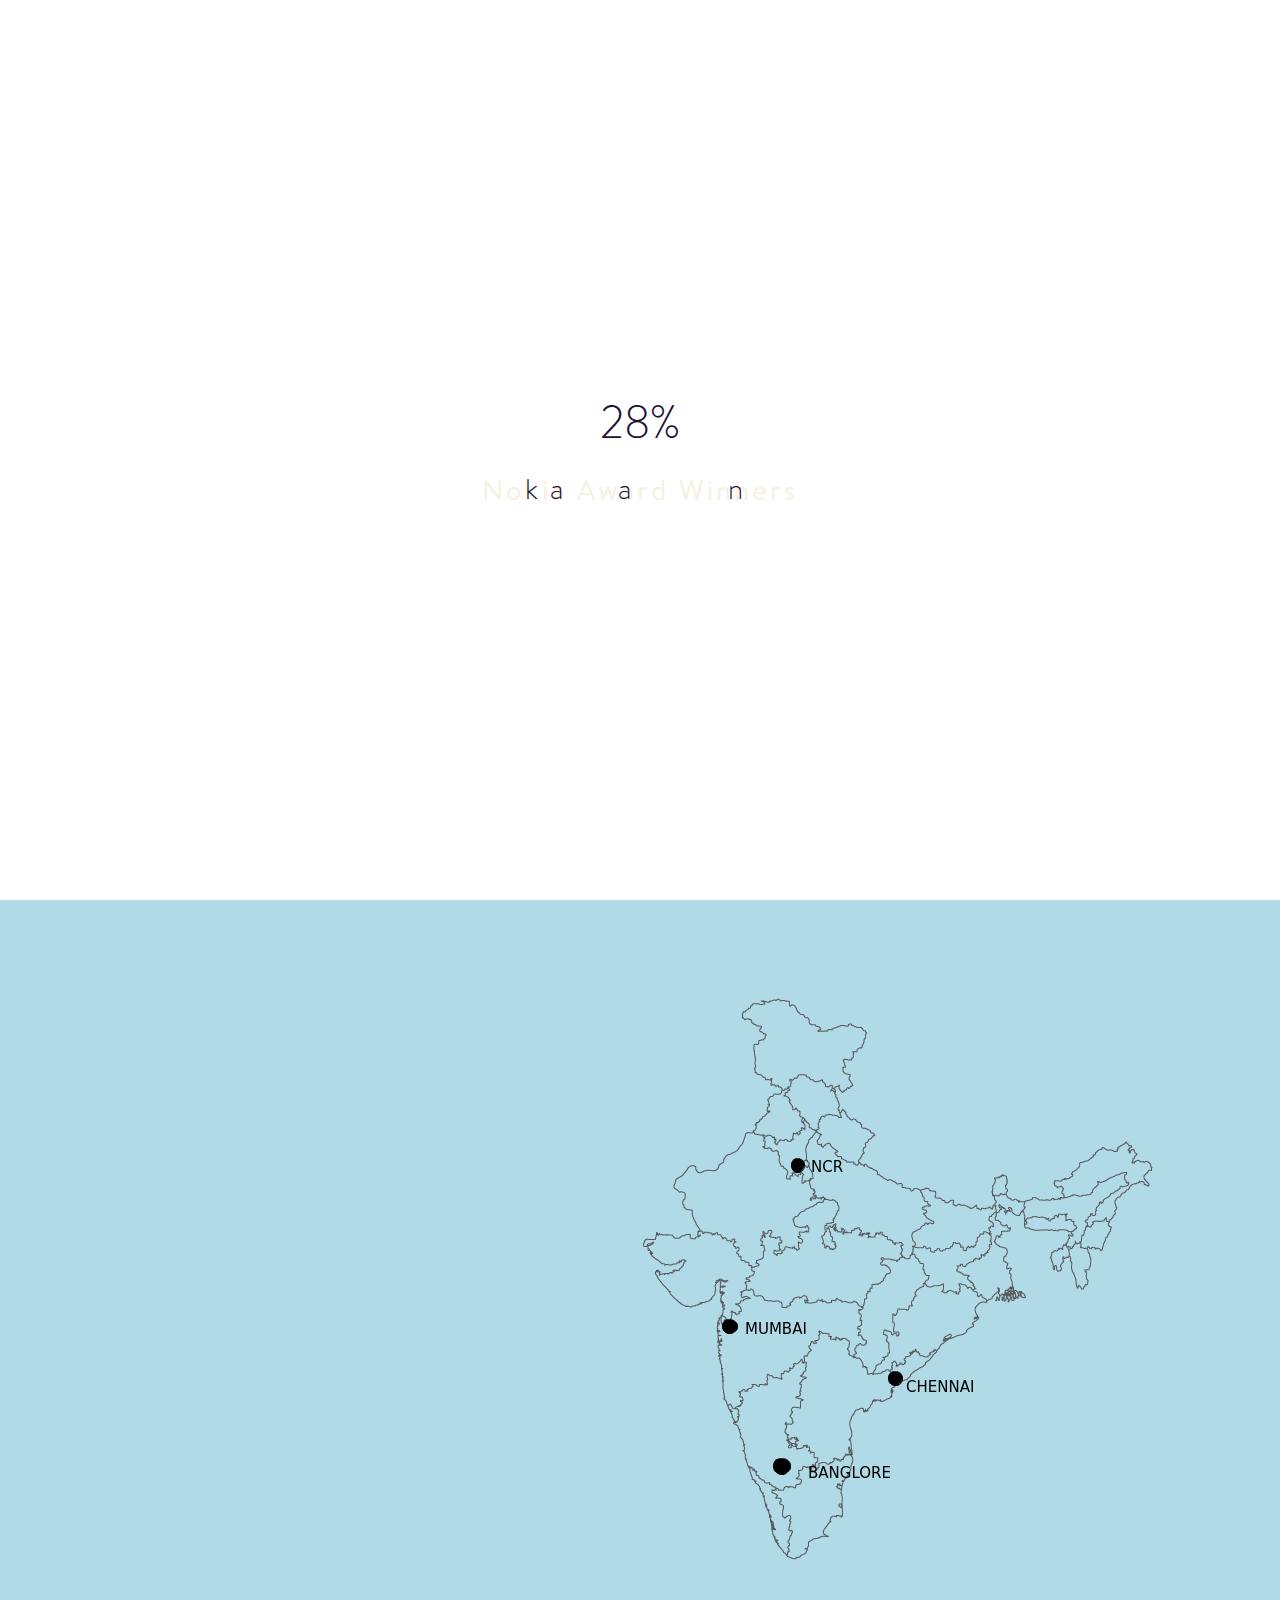
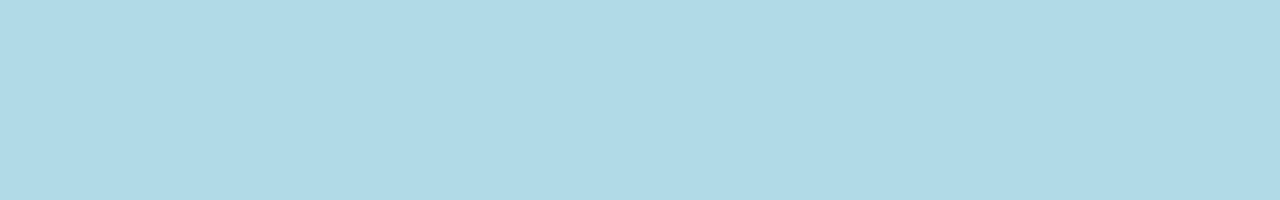
==== index.html @ 1376809d "add all" ====
<!DOCTYPE html>
<html lang="en-US">
<head>
    <meta charset="UTF-8" />
    <title>Award Winners</title>
    <meta http-equiv="X-UA-Compatible" content="IE=edge,chrome=1">
    <meta name="viewport" content="user-scalable=0, initial-scale=1.0, minimum-scale=1.0, maximum-scale=1.0, width=device-width">
    <meta http-equiv="content-type" content="text/html; charset=UTF-8" />
    <link href="favicon7b30.ico?v=4" rel="shortcut icon" type="image/x-icon" />
<meta name="keywords" content="...">
<link href="assets/3496c653/css/main.min873c.css?v=1509116407" rel="stylesheet">
<link href="assets/3496c653/css/contentarea.html" rel="stylesheet">
<link href="assets/3496c653/css/style.html" rel="stylesheet">
<link href="uploads/custom-style.css" rel="stylesheet">
<style>
.has-error input, .has-error textarea {
   border: 1px solid red !important;
}
textarea {
    resize : none
}
#newsletterrequest-email {
    height: 33px;
}
.section_2 img {
   position: sticky; 
    left: 50%;
    bottom: 0;
}
.section_2:before {
    background: lightblue;
  }  
  .fog-container canvas {
    background-color: aliceblue;
    opacity: 0.5;
}
.section_2 img {
   
    left: 50%;
    margin-top: -397px;

    bottom: 0;
}
    </style>    
</head>
<div class="preloader">
    <div class="preloader_inner">
        <div id="myBar" style="color: #213;">0&nbsp;</div>
        <div class="start_text" id="b-test" style="color: #213">Nokia Award Winners</div>
        <div class="random-fading" id="b-test">Nokia Award Winners</div>
    </div>
</div>
<body>

<div id="fullpage" style="opacity: 20">
   
    <div class="section section_1" >
        <div class="fog-container">
            <canvas id="fog"></canvas>
        </div>
        <div class="top_controls">
            <div class="logo">
              <img src="NOKIA.png" width="200px;" height="50px;">
            </div>
           
</ul>

        </div>
        
 <div class="wrap_h1" style="color:#213;">
            <h1 style="color: black; font-family: sans-serif;">Winners Of the Quarter<span style="color: black;"><b>Scroll down to see Winners</b></span>
            </h1>
        </div>        <li class="scroll_down" data-menuanchor="secondPage">
            <a href="#secondPage">Scroll down<span id="scroll_down_line"></span></a>
        </li>
    </div>

    <div id="section_2" class="section section_2">
       
           <div style="padding: 5px; margin: 5px;">
           <h1 style="margin-left: 5px; font-size: 60px;"><a href="respect.html">Respect</a></h1>
           <h1 style="margin-left: 5px; font-size: 60px;"><a href="achievement.html">Renew</h1>
           <h1 style="margin-left: 5px; font-size: 60px;"><a href="renewal.html">Achievement</h1>
           <h1 style="margin-left: 5px; font-size: 60px;"><a href="challenge.html">Challenge</h1>
            </div>
           <span><a href="index.html"><img src="india.png" ></a></span> 
</div>

</div>





<script src="assets/95cc6781/js/yii/jquery.min873c.js?v=1509116407"></script>
<script src="assets/95cc6781/js/yii/yii.min873c.js?v=1509116407"></script>
<script src="assets/3496c653/js/scripts.min873c.js?v=1509116407"></script>
<script src="js/form-submit.js"></script>
<script src="assets/95cc6781/js/yii/yii.validation.min873c.js?v=1509116407"></script>
<script src="assets/95cc6781/js/yii/yii.activeForm.min873c.js?v=1509116407"></script>
<script type="text/javascript">if(typeof JSI18N==='undefined')JSI18N={};JSI18N.activeLanguage={"id":1,"title":"English","locale":"en-US","code":"en"};JSI18N.languageList=[{"id":1,"title":"English","locale":"en-US","code":"en"}];</script>

</body>

</html>
---- assets/3496c653/css/main.min873c.css ----
@charset "UTF-8";a,abbr,acronym,address,applet,article,aside,audio,b,big,blockquote,body,canvas,caption,center,cite,code,dd,del,details,dfn,div,dl,dt,em,embed,fieldset,figcaption,figure,footer,form,h1,h2,h3,h4,h5,h6,header,hgroup,html,i,iframe,img,ins,kbd,label,legend,li,mark,menu,nav,object,ol,output,p,pre,q,ruby,s,samp,section,small,span,strike,strong,sub,summary,sup,table,tbody,td,tfoot,th,thead,time,tr,tt,u,ul,var,video{margin:0;padding:0;border:0;font:inherit;vertical-align:baseline}article,aside,details,figcaption,figure,footer,header,hgroup,menu,nav,section{display:block}body{line-height:1}ol,ul{list-style:none}blockquote,q{quotes:none}blockquote:after,blockquote:before{content:'';content:none}q:after,q:before{content:'';content:none}table{border-collapse:collapse;border-spacing:0}a{text-decoration:none;outline:0;color:#000}a:active,a:focus{outline:0;border:0}@font-face{font-family:FontAwesome;font-weight:400;font-style:normal;src:url(../fonts/FontAwesome/FontAwesome.eot);src:url(../fonts/FontAwesome/FontAwesomed41d.eot?#iefix) format("embedded-opentype"),url(../fonts/FontAwesome/FontAwesome.woff) format("woff"),url(../fonts/FontAwesome/FontAwesome.html) format("truetype")}@font-face{font-family:BrandonTextBold;font-weight:400;font-style:normal;src:url(../fonts/BrandonText/BrandonTextBold.eot);src:url(../fonts/BrandonText/BrandonTextBoldd41d.eot?#iefix) format("embedded-opentype"),url(../fonts/BrandonText/BrandonTextBold.woff) format("woff"),url(../fonts/BrandonText/BrandonTextBold.html) format("truetype")}@font-face{font-family:BrandonTextRegular;font-weight:400;font-style:normal;src:url(../fonts/BrandonText/BrandonTextRegular.eot);src:url(../fonts/BrandonText/BrandonTextRegulard41d.eot?#iefix) format("embedded-opentype"),url(../fonts/BrandonText/BrandonTextRegular.woff) format("woff"),url(../fonts/BrandonText/BrandonTextRegular.html) format("truetype")}@font-face{font-family:BrandonTextLight;font-weight:400;font-style:normal;src:url(../fonts/BrandonText/BrandonTextLight.eot);src:url(../fonts/BrandonText/BrandonTextLightd41d.eot?#iefix) format("embedded-opentype"),url(../fonts/BrandonText/BrandonTextLight.woff) format("woff"),url(../fonts/BrandonText/BrandonTextLight.html) format("truetype")}@font-face{font-family:BrandonTextThin;font-weight:400;font-style:normal;src:url(../fonts/BrandonText/BrandonTextThin.eot);src:url(../fonts/BrandonText/BrandonTextThind41d.eot?#iefix) format("embedded-opentype"),url(../fonts/BrandonText/BrandonTextThin.woff) format("woff"),url(../fonts/BrandonText/BrandonTextThin.html) format("truetype")}/*!
 * fullPage 2.9.4
 * https://github.com/alvarotrigo/fullPage.js
 * MIT licensed
 *
 * Copyright (C) 2013 alvarotrigo.com - A project by Alvaro Trigo
 */.fp-enabled body,html.fp-enabled{margin:0;padding:0;overflow:hidden;-webkit-tap-highlight-color:transparent}#superContainer{height:100%;position:relative;-ms-touch-action:none;touch-action:none}.fp-section{position:relative;-webkit-box-sizing:border-box;box-sizing:border-box}.fp-slide{float:left}.fp-slide,.fp-slidesContainer{height:100%;display:block}.fp-slides{z-index:1;height:100%;overflow:hidden;position:relative;-webkit-transition:all .3s ease-out;-o-transition:all .3s ease-out;transition:all .3s ease-out}.fp-section.fp-table,.fp-slide.fp-table{display:table;table-layout:fixed;width:100%}.fp-tableCell{display:table-cell;vertical-align:middle;width:100%;height:100%}.fp-slidesContainer{float:left;position:relative}.fp-controlArrow{-webkit-user-select:none;-moz-user-select:none;-khtml-user-select:none;-ms-user-select:none;position:absolute;z-index:4;top:50%;cursor:pointer;width:0;height:0;border-style:solid;margin-top:-38px;-webkit-transform:translate3d(0,0,0);-ms-transform:translate3d(0,0,0);transform:translate3d(0,0,0)}.fp-controlArrow.fp-prev{left:15px;width:0;border-width:38.5px 34px 38.5px 0;border-color:transparent #fff transparent transparent}.fp-controlArrow.fp-next{right:15px;border-width:38.5px 0 38.5px 34px;border-color:transparent transparent transparent #fff}.fp-scrollable{overflow:hidden;position:relative}.fp-scroller{overflow:hidden}.iScrollIndicator{border:0!important}.fp-notransition{-webkit-transition:none!important;-o-transition:none!important;transition:none!important}#fp-nav{position:fixed;z-index:100;margin-top:-32px;top:50%;opacity:1;-webkit-transform:translate3d(0,0,0)}#fp-nav.right{right:17px}#fp-nav.left{left:17px}.fp-slidesNav{position:absolute;z-index:4;left:50%;opacity:1;-webkit-transform:translate3d(0,0,0);-ms-transform:translate3d(0,0,0);transform:translate3d(0,0,0)}.fp-slidesNav.bottom{bottom:17px}.fp-slidesNav.top{top:17px}#fp-nav ul,.fp-slidesNav ul{margin:0;padding:0}#fp-nav ul li,.fp-slidesNav ul li{display:block;width:14px;height:13px;margin:7px;position:relative}.fp-slidesNav ul li{display:inline-block}#fp-nav ul li a,.fp-slidesNav ul li a{display:block;position:relative;z-index:1;width:100%;height:100%;cursor:pointer;text-decoration:none}#fp-nav ul li a.active span,#fp-nav ul li:hover a.active span,.fp-slidesNav ul li a.active span,.fp-slidesNav ul li:hover a.active span{height:12px;width:12px;margin:-6px 0 0 -6px;-webkit-border-radius:100%;border-radius:100%}#fp-nav ul li a span,.fp-slidesNav ul li a span{-webkit-border-radius:50%;border-radius:50%;position:absolute;z-index:1;height:4px;width:4px;border:0;background:#333;left:50%;top:50%;margin:-2px 0 0 -2px;-webkit-transition:all .1s ease-in-out;-o-transition:all .1s ease-in-out;transition:all .1s ease-in-out}#fp-nav ul li:hover a span,.fp-slidesNav ul li:hover a span{width:10px;height:10px;margin:-5px 0 0 -5px}#fp-nav ul li .fp-tooltip{position:absolute;top:-2px;color:#fff;font-size:14px;font-family:arial,helvetica,sans-serif;white-space:nowrap;max-width:220px;overflow:hidden;display:block;opacity:0;width:0;cursor:pointer}#fp-nav ul li:hover .fp-tooltip,#fp-nav.fp-show-active a.active+.fp-tooltip{-webkit-transition:opacity .2s ease-in;-o-transition:opacity .2s ease-in;transition:opacity .2s ease-in;width:auto;opacity:1}#fp-nav ul li .fp-tooltip.right{right:20px}#fp-nav ul li .fp-tooltip.left{left:20px}.fp-auto-height .fp-slide,.fp-auto-height .fp-tableCell,.fp-auto-height.fp-section{height:auto!important}.fp-responsive .fp-auto-height-responsive .fp-slide,.fp-responsive .fp-auto-height-responsive .fp-tableCell,.fp-responsive .fp-auto-height-responsive.fp-section{height:auto!important}.slick-slider{position:relative;display:block;-webkit-box-sizing:border-box;box-sizing:border-box;-webkit-user-select:none;-moz-user-select:none;-ms-user-select:none;user-select:none;-webkit-touch-callout:none;-khtml-user-select:none;-ms-touch-action:pan-y;touch-action:pan-y;-webkit-tap-highlight-color:transparent}.slick-list{position:relative;display:block;overflow:hidden;margin:0;padding:0}.slick-list:focus{outline:0}.slick-list.dragging{cursor:pointer;cursor:hand}.slick-slider .slick-list,.slick-slider .slick-track{-webkit-transform:translate3d(0,0,0);-ms-transform:translate3d(0,0,0);transform:translate3d(0,0,0)}.slick-track{position:relative;top:0;left:0;display:block;margin-left:auto;margin-right:auto}.slick-track:after,.slick-track:before{display:table;content:''}.slick-track:after{clear:both}.slick-loading .slick-track{visibility:hidden}.slick-slide{display:none;float:left;height:100%;min-height:1px}[dir=rtl] .slick-slide{float:right}.slick-slide img{display:block}.slick-slide.slick-loading img{display:none}.slick-slide.dragging img{pointer-events:none}.slick-initialized .slick-slide{display:block}.slick-loading .slick-slide{visibility:hidden}.slick-vertical .slick-slide{display:block;height:auto;border:1px solid transparent}.slick-arrow.slick-hidden{display:none}.slick-loading .slick-list{background:#fff url(ajax-loader.gif) center center no-repeat}@font-face{font-family:slick;font-weight:400;font-style:normal;src:url(fonts/slick.eot);src:url(fonts/slickd41d.eot?#iefix) format("embedded-opentype"),url(fonts/slick.woff) format("woff"),url(fonts/slick.ttf) format("truetype"),url(fonts/slick.svg#slick) format("svg")}.slick-next,.slick-prev{font-size:0;line-height:0;position:absolute;top:50%;display:block;width:20px;height:20px;padding:0;-webkit-transform:translate(0,-50%);-ms-transform:translate(0,-50%);transform:translate(0,-50%);cursor:pointer;color:transparent;border:none;outline:0;background:0 0}.slick-next:focus,.slick-next:hover,.slick-prev:focus,.slick-prev:hover{color:transparent;outline:0;background:0 0}.slick-next:focus:before,.slick-next:hover:before,.slick-prev:focus:before,.slick-prev:hover:before{opacity:1}.slick-next.slick-disabled:before,.slick-prev.slick-disabled:before{opacity:.25}.slick-next:before,.slick-prev:before{font-family:slick;font-size:20px;line-height:1;opacity:.75;color:#fff;-webkit-font-smoothing:antialiased;-moz-osx-font-smoothing:grayscale}.slick-prev{left:-25px}[dir=rtl] .slick-prev{right:-25px;left:auto}.slick-prev:before{content:''}[dir=rtl] .slick-prev:before{content:''}.slick-next{right:-25px}[dir=rtl] .slick-next{right:auto;left:-25px}.slick-next:before{content:''}[dir=rtl] .slick-next:before{content:''}.slick-dotted.slick-slider{margin-bottom:30px}.slick-dots{position:absolute;bottom:-25px;display:block;width:100%;padding:0;margin:0;list-style:none;text-align:center}.slick-dots li{position:relative;display:inline-block;width:20px;height:20px;margin:0 5px;padding:0;cursor:pointer}.slick-dots li button{font-size:0;line-height:0;display:block;width:20px;height:20px;padding:5px;cursor:pointer;color:transparent;border:0;outline:0;background:0 0}.slick-dots li button:focus,.slick-dots li button:hover{outline:0}.slick-dots li button:focus:before,.slick-dots li button:hover:before{opacity:1}.slick-dots li button:before{font-family:slick;font-size:6px;line-height:20px;position:absolute;top:0;left:0;width:20px;height:20px;content:'•';text-align:center;opacity:.25;color:#000;-webkit-font-smoothing:antialiased;-moz-osx-font-smoothing:grayscale}.slick-dots li.slick-active button:before{opacity:.75;color:#000}/*!
 * animate.css -http://daneden.me/animate
 * Version - 3.5.2
 * Licensed under the MIT license - http://opensource.org/licenses/MIT
 *
 * Copyright (c) 2017 Daniel Eden
 */.animated{-webkit-animation-duration:1s;animation-duration:1s;-webkit-animation-fill-mode:both;animation-fill-mode:both}.animated.infinite{-webkit-animation-iteration-count:infinite;animation-iteration-count:infinite}.animated.hinge{-webkit-animation-duration:2s;animation-duration:2s}.animated.bounceIn,.animated.bounceOut,.animated.flipOutX,.animated.flipOutY{-webkit-animation-duration:.75s;animation-duration:.75s}@-webkit-keyframes bounce{20%,53%,80%,from,to{-webkit-animation-timing-function:cubic-bezier(.215,.61,.355,1);animation-timing-function:cubic-bezier(.215,.61,.355,1);-webkit-transform:translate3d(0,0,0);transform:translate3d(0,0,0)}40%,43%{-webkit-animation-timing-function:cubic-bezier(.755,.05,.855,.06);animation-timing-function:cubic-bezier(.755,.05,.855,.06);-webkit-transform:translate3d(0,-30px,0);transform:translate3d(0,-30px,0)}70%{-webkit-animation-timing-function:cubic-bezier(.755,.05,.855,.06);animation-timing-function:cubic-bezier(.755,.05,.855,.06);-webkit-transform:translate3d(0,-15px,0);transform:translate3d(0,-15px,0)}90%{-webkit-transform:translate3d(0,-4px,0);transform:translate3d(0,-4px,0)}}@keyframes bounce{20%,53%,80%,from,to{-webkit-animation-timing-function:cubic-bezier(.215,.61,.355,1);animation-timing-function:cubic-bezier(.215,.61,.355,1);-webkit-transform:translate3d(0,0,0);transform:translate3d(0,0,0)}40%,43%{-webkit-animation-timing-function:cubic-bezier(.755,.05,.855,.06);animation-timing-function:cubic-bezier(.755,.05,.855,.06);-webkit-transform:translate3d(0,-30px,0);transform:translate3d(0,-30px,0)}70%{-webkit-animation-timing-function:cubic-bezier(.755,.05,.855,.06);animation-timing-function:cubic-bezier(.755,.05,.855,.06);-webkit-transform:translate3d(0,-15px,0);transform:translate3d(0,-15px,0)}90%{-webkit-transform:translate3d(0,-4px,0);transform:translate3d(0,-4px,0)}}.bounce{-webkit-animation-name:bounce;animation-name:bounce;-webkit-transform-origin:center bottom;-ms-transform-origin:center bottom;transform-origin:center bottom}@-webkit-keyframes flash{50%,from,to{opacity:1}25%,75%{opacity:0}}@keyframes flash{50%,from,to{opacity:1}25%,75%{opacity:0}}.flash{-webkit-animation-name:flash;animation-name:flash}@-webkit-keyframes pulse{from{-webkit-transform:scale3d(1,1,1);transform:scale3d(1,1,1)}50%{-webkit-transform:scale3d(1.05,1.05,1.05);transform:scale3d(1.05,1.05,1.05)}to{-webkit-transform:scale3d(1,1,1);transform:scale3d(1,1,1)}}@keyframes pulse{from{-webkit-transform:scale3d(1,1,1);transform:scale3d(1,1,1)}50%{-webkit-transform:scale3d(1.05,1.05,1.05);transform:scale3d(1.05,1.05,1.05)}to{-webkit-transform:scale3d(1,1,1);transform:scale3d(1,1,1)}}.pulse{-webkit-animation-name:pulse;animation-name:pulse}@-webkit-keyframes rubberBand{from{-webkit-transform:scale3d(1,1,1);transform:scale3d(1,1,1)}30%{-webkit-transform:scale3d(1.25,.75,1);transform:scale3d(1.25,.75,1)}40%{-webkit-transform:scale3d(.75,1.25,1);transform:scale3d(.75,1.25,1)}50%{-webkit-transform:scale3d(1.15,.85,1);transform:scale3d(1.15,.85,1)}65%{-webkit-transform:scale3d(.95,1.05,1);transform:scale3d(.95,1.05,1)}75%{-webkit-transform:scale3d(1.05,.95,1);transform:scale3d(1.05,.95,1)}to{-webkit-transform:scale3d(1,1,1);transform:scale3d(1,1,1)}}@keyframes rubberBand{from{-webkit-transform:scale3d(1,1,1);transform:scale3d(1,1,1)}30%{-webkit-transform:scale3d(1.25,.75,1);transform:scale3d(1.25,.75,1)}40%{-webkit-transform:scale3d(.75,1.25,1);transform:scale3d(.75,1.25,1)}50%{-webkit-transform:scale3d(1.15,.85,1);transform:scale3d(1.15,.85,1)}65%{-webkit-transform:scale3d(.95,1.05,1);transform:scale3d(.95,1.05,1)}75%{-webkit-transform:scale3d(1.05,.95,1);transform:scale3d(1.05,.95,1)}to{-webkit-transform:scale3d(1,1,1);transform:scale3d(1,1,1)}}.rubberBand{-webkit-animation-name:rubberBand;animation-name:rubberBand}@-webkit-keyframes shake{from,to{-webkit-transform:translate3d(0,0,0);transform:translate3d(0,0,0)}10%,30%,50%,70%,90%{-webkit-transform:translate3d(-10px,0,0);transform:translate3d(-10px,0,0)}20%,40%,60%,80%{-webkit-transform:translate3d(10px,0,0);transform:translate3d(10px,0,0)}}@keyframes shake{from,to{-webkit-transform:translate3d(0,0,0);transform:translate3d(0,0,0)}10%,30%,50%,70%,90%{-webkit-transform:translate3d(-10px,0,0);transform:translate3d(-10px,0,0)}20%,40%,60%,80%{-webkit-transform:translate3d(10px,0,0);transform:translate3d(10px,0,0)}}.shake{-webkit-animation-name:shake;animation-name:shake}@-webkit-keyframes headShake{0%{-webkit-transform:translateX(0);transform:translateX(0)}6.5%{-webkit-transform:translateX(-6px) rotateY(-9deg);transform:translateX(-6px) rotateY(-9deg)}18.5%{-webkit-transform:translateX(5px) rotateY(7deg);transform:translateX(5px) rotateY(7deg)}31.5%{-webkit-transform:translateX(-3px) rotateY(-5deg);transform:translateX(-3px) rotateY(-5deg)}43.5%{-webkit-transform:translateX(2px) rotateY(3deg);transform:translateX(2px) rotateY(3deg)}50%{-webkit-transform:translateX(0);transform:translateX(0)}}@keyframes headShake{0%{-webkit-transform:translateX(0);transform:translateX(0)}6.5%{-webkit-transform:translateX(-6px) rotateY(-9deg);transform:translateX(-6px) rotateY(-9deg)}18.5%{-webkit-transform:translateX(5px) rotateY(7deg);transform:translateX(5px) rotateY(7deg)}31.5%{-webkit-transform:translateX(-3px) rotateY(-5deg);transform:translateX(-3px) rotateY(-5deg)}43.5%{-webkit-transform:translateX(2px) rotateY(3deg);transform:translateX(2px) rotateY(3deg)}50%{-webkit-transform:translateX(0);transform:translateX(0)}}.headShake{-webkit-animation-timing-function:ease-in-out;animation-timing-function:ease-in-out;-webkit-animation-name:headShake;animation-name:headShake}@-webkit-keyframes swing{20%{-webkit-transform:rotate3d(0,0,1,15deg);transform:rotate3d(0,0,1,15deg)}40%{-webkit-transform:rotate3d(0,0,1,-10deg);transform:rotate3d(0,0,1,-10deg)}60%{-webkit-transform:rotate3d(0,0,1,5deg);transform:rotate3d(0,0,1,5deg)}80%{-webkit-transform:rotate3d(0,0,1,-5deg);transform:rotate3d(0,0,1,-5deg)}to{-webkit-transform:rotate3d(0,0,1,0deg);transform:rotate3d(0,0,1,0deg)}}@keyframes swing{20%{-webkit-transform:rotate3d(0,0,1,15deg);transform:rotate3d(0,0,1,15deg)}40%{-webkit-transform:rotate3d(0,0,1,-10deg);transform:rotate3d(0,0,1,-10deg)}60%{-webkit-transform:rotate3d(0,0,1,5deg);transform:rotate3d(0,0,1,5deg)}80%{-webkit-transform:rotate3d(0,0,1,-5deg);transform:rotate3d(0,0,1,-5deg)}to{-webkit-transform:rotate3d(0,0,1,0deg);transform:rotate3d(0,0,1,0deg)}}.swing{-webkit-transform-origin:top center;-ms-transform-origin:top center;transform-origin:top center;-webkit-animation-name:swing;animation-name:swing}@-webkit-keyframes tada{from{-webkit-transform:scale3d(1,1,1);transform:scale3d(1,1,1)}10%,20%{-webkit-transform:scale3d(.9,.9,.9) rotate3d(0,0,1,-3deg);transform:scale3d(.9,.9,.9) rotate3d(0,0,1,-3deg)}30%,50%,70%,90%{-webkit-transform:scale3d(1.1,1.1,1.1) rotate3d(0,0,1,3deg);transform:scale3d(1.1,1.1,1.1) rotate3d(0,0,1,3deg)}40%,60%,80%{-webkit-transform:scale3d(1.1,1.1,1.1) rotate3d(0,0,1,-3deg);transform:scale3d(1.1,1.1,1.1) rotate3d(0,0,1,-3deg)}to{-webkit-transform:scale3d(1,1,1);transform:scale3d(1,1,1)}}@keyframes tada{from{-webkit-transform:scale3d(1,1,1);transform:scale3d(1,1,1)}10%,20%{-webkit-transform:scale3d(.9,.9,.9) rotate3d(0,0,1,-3deg);transform:scale3d(.9,.9,.9) rotate3d(0,0,1,-3deg)}30%,50%,70%,90%{-webkit-transform:scale3d(1.1,1.1,1.1) rotate3d(0,0,1,3deg);transform:scale3d(1.1,1.1,1.1) rotate3d(0,0,1,3deg)}40%,60%,80%{-webkit-transform:scale3d(1.1,1.1,1.1) rotate3d(0,0,1,-3deg);transform:scale3d(1.1,1.1,1.1) rotate3d(0,0,1,-3deg)}to{-webkit-transform:scale3d(1,1,1);transform:scale3d(1,1,1)}}.tada{-webkit-animation-name:tada;animation-name:tada}@-webkit-keyframes wobble{from{-webkit-transform:none;transform:none}15%{-webkit-transform:translate3d(-25%,0,0) rotate3d(0,0,1,-5deg);transform:translate3d(-25%,0,0) rotate3d(0,0,1,-5deg)}30%{-webkit-transform:translate3d(20%,0,0) rotate3d(0,0,1,3deg);transform:translate3d(20%,0,0) rotate3d(0,0,1,3deg)}45%{-webkit-transform:translate3d(-15%,0,0) rotate3d(0,0,1,-3deg);transform:translate3d(-15%,0,0) rotate3d(0,0,1,-3deg)}60%{-webkit-transform:translate3d(10%,0,0) rotate3d(0,0,1,2deg);transform:translate3d(10%,0,0) rotate3d(0,0,1,2deg)}75%{-webkit-transform:translate3d(-5%,0,0) rotate3d(0,0,1,-1deg);transform:translate3d(-5%,0,0) rotate3d(0,0,1,-1deg)}to{-webkit-transform:none;transform:none}}@keyframes wobble{from{-webkit-transform:none;transform:none}15%{-webkit-transform:translate3d(-25%,0,0) rotate3d(0,0,1,-5deg);transform:translate3d(-25%,0,0) rotate3d(0,0,1,-5deg)}30%{-webkit-transform:translate3d(20%,0,0) rotate3d(0,0,1,3deg);transform:translate3d(20%,0,0) rotate3d(0,0,1,3deg)}45%{-webkit-transform:translate3d(-15%,0,0) rotate3d(0,0,1,-3deg);transform:translate3d(-15%,0,0) rotate3d(0,0,1,-3deg)}60%{-webkit-transform:translate3d(10%,0,0) rotate3d(0,0,1,2deg);transform:translate3d(10%,0,0) rotate3d(0,0,1,2deg)}75%{-webkit-transform:translate3d(-5%,0,0) rotate3d(0,0,1,-1deg);transform:translate3d(-5%,0,0) rotate3d(0,0,1,-1deg)}to{-webkit-transform:none;transform:none}}.wobble{-webkit-animation-name:wobble;animation-name:wobble}@-webkit-keyframes jello{11.1%,from,to{-webkit-transform:none;transform:none}22.2%{-webkit-transform:skewX(-12.5deg) skewY(-12.5deg);transform:skewX(-12.5deg) skewY(-12.5deg)}33.3%{-webkit-transform:skewX(6.25deg) skewY(6.25deg);transform:skewX(6.25deg) skewY(6.25deg)}44.4%{-webkit-transform:skewX(-3.125deg) skewY(-3.125deg);transform:skewX(-3.125deg) skewY(-3.125deg)}55.5%{-webkit-transform:skewX(1.5625deg) skewY(1.5625deg);transform:skewX(1.5625deg) skewY(1.5625deg)}66.6%{-webkit-transform:skewX(-.78125deg) skewY(-.78125deg);transform:skewX(-.78125deg) skewY(-.78125deg)}77.7%{-webkit-transform:skewX(.39062deg) skewY(.39062deg);transform:skewX(.39062deg) skewY(.39062deg)}88.8%{-webkit-transform:skewX(-.19531deg) skewY(-.19531deg);transform:skewX(-.19531deg) skewY(-.19531deg)}}@keyframes jello{11.1%,from,to{-webkit-transform:none;transform:none}22.2%{-webkit-transform:skewX(-12.5deg) skewY(-12.5deg);transform:skewX(-12.5deg) skewY(-12.5deg)}33.3%{-webkit-transform:skewX(6.25deg) skewY(6.25deg);transform:skewX(6.25deg) skewY(6.25deg)}44.4%{-webkit-transform:skewX(-3.125deg) skewY(-3.125deg);transform:skewX(-3.125deg) skewY(-3.125deg)}55.5%{-webkit-transform:skewX(1.5625deg) skewY(1.5625deg);transform:skewX(1.5625deg) skewY(1.5625deg)}66.6%{-webkit-transform:skewX(-.78125deg) skewY(-.78125deg);transform:skewX(-.78125deg) skewY(-.78125deg)}77.7%{-webkit-transform:skewX(.39062deg) skewY(.39062deg);transform:skewX(.39062deg) skewY(.39062deg)}88.8%{-webkit-transform:skewX(-.19531deg) skewY(-.19531deg);transform:skewX(-.19531deg) skewY(-.19531deg)}}.jello{-webkit-animation-name:jello;animation-name:jello;-webkit-transform-origin:center;-ms-transform-origin:center;transform-origin:center}@-webkit-keyframes bounceIn{20%,40%,60%,80%,from,to{-webkit-animation-timing-function:cubic-bezier(.215,.61,.355,1);animation-timing-function:cubic-bezier(.215,.61,.355,1)}0%{opacity:0;-webkit-transform:scale3d(.3,.3,.3);transform:scale3d(.3,.3,.3)}20%{-webkit-transform:scale3d(1.1,1.1,1.1);transform:scale3d(1.1,1.1,1.1)}40%{-webkit-transform:scale3d(.9,.9,.9);transform:scale3d(.9,.9,.9)}60%{opacity:1;-webkit-transform:scale3d(1.03,1.03,1.03);transform:scale3d(1.03,1.03,1.03)}80%{-webkit-transform:scale3d(.97,.97,.97);transform:scale3d(.97,.97,.97)}to{opacity:1;-webkit-transform:scale3d(1,1,1);transform:scale3d(1,1,1)}}@keyframes bounceIn{20%,40%,60%,80%,from,to{-webkit-animation-timing-function:cubic-bezier(.215,.61,.355,1);animation-timing-function:cubic-bezier(.215,.61,.355,1)}0%{opacity:0;-webkit-transform:scale3d(.3,.3,.3);transform:scale3d(.3,.3,.3)}20%{-webkit-transform:scale3d(1.1,1.1,1.1);transform:scale3d(1.1,1.1,1.1)}40%{-webkit-transform:scale3d(.9,.9,.9);transform:scale3d(.9,.9,.9)}60%{opacity:1;-webkit-transform:scale3d(1.03,1.03,1.03);transform:scale3d(1.03,1.03,1.03)}80%{-webkit-transform:scale3d(.97,.97,.97);transform:scale3d(.97,.97,.97)}to{opacity:1;-webkit-transform:scale3d(1,1,1);transform:scale3d(1,1,1)}}.bounceIn{-webkit-animation-name:bounceIn;animation-name:bounceIn}@-webkit-keyframes bounceInDown{60%,75%,90%,from,to{-webkit-animation-timing-function:cubic-bezier(.215,.61,.355,1);animation-timing-function:cubic-bezier(.215,.61,.355,1)}0%{opacity:0;-webkit-transform:translate3d(0,-3000px,0);transform:translate3d(0,-3000px,0)}60%{opacity:1;-webkit-transform:translate3d(0,25px,0);transform:translate3d(0,25px,0)}75%{-webkit-transform:translate3d(0,-10px,0);transform:translate3d(0,-10px,0)}90%{-webkit-transform:translate3d(0,5px,0);transform:translate3d(0,5px,0)}to{-webkit-transform:none;transform:none}}@keyframes bounceInDown{60%,75%,90%,from,to{-webkit-animation-timing-function:cubic-bezier(.215,.61,.355,1);animation-timing-function:cubic-bezier(.215,.61,.355,1)}0%{opacity:0;-webkit-transform:translate3d(0,-3000px,0);transform:translate3d(0,-3000px,0)}60%{opacity:1;-webkit-transform:translate3d(0,25px,0);transform:translate3d(0,25px,0)}75%{-webkit-transform:translate3d(0,-10px,0);transform:translate3d(0,-10px,0)}90%{-webkit-transform:translate3d(0,5px,0);transform:translate3d(0,5px,0)}to{-webkit-transform:none;transform:none}}.bounceInDown{-webkit-animation-name:bounceInDown;animation-name:bounceInDown}@-webkit-keyframes bounceInLeft{60%,75%,90%,from,to{-webkit-animation-timing-function:cubic-bezier(.215,.61,.355,1);animation-timing-function:cubic-bezier(.215,.61,.355,1)}0%{opacity:0;-webkit-transform:translate3d(-3000px,0,0);transform:translate3d(-3000px,0,0)}60%{opacity:1;-webkit-transform:translate3d(25px,0,0);transform:translate3d(25px,0,0)}75%{-webkit-transform:translate3d(-10px,0,0);transform:translate3d(-10px,0,0)}90%{-webkit-transform:translate3d(5px,0,0);transform:translate3d(5px,0,0)}to{-webkit-transform:none;transform:none}}@keyframes bounceInLeft{60%,75%,90%,from,to{-webkit-animation-timing-function:cubic-bezier(.215,.61,.355,1);animation-timing-function:cubic-bezier(.215,.61,.355,1)}0%{opacity:0;-webkit-transform:translate3d(-3000px,0,0);transform:translate3d(-3000px,0,0)}60%{opacity:1;-webkit-transform:translate3d(25px,0,0);transform:translate3d(25px,0,0)}75%{-webkit-transform:translate3d(-10px,0,0);transform:translate3d(-10px,0,0)}90%{-webkit-transform:translate3d(5px,0,0);transform:translate3d(5px,0,0)}to{-webkit-transform:none;transform:none}}.bounceInLeft{-webkit-animation-name:bounceInLeft;animation-name:bounceInLeft}@-webkit-keyframes bounceInRight{60%,75%,90%,from,to{-webkit-animation-timing-function:cubic-bezier(.215,.61,.355,1);animation-timing-function:cubic-bezier(.215,.61,.355,1)}from{opacity:0;-webkit-transform:translate3d(3000px,0,0);transform:translate3d(3000px,0,0)}60%{opacity:1;-webkit-transform:translate3d(-25px,0,0);transform:translate3d(-25px,0,0)}75%{-webkit-transform:translate3d(10px,0,0);transform:translate3d(10px,0,0)}90%{-webkit-transform:translate3d(-5px,0,0);transform:translate3d(-5px,0,0)}to{-webkit-transform:none;transform:none}}@keyframes bounceInRight{60%,75%,90%,from,to{-webkit-animation-timing-function:cubic-bezier(.215,.61,.355,1);animation-timing-function:cubic-bezier(.215,.61,.355,1)}from{opacity:0;-webkit-transform:translate3d(3000px,0,0);transform:translate3d(3000px,0,0)}60%{opacity:1;-webkit-transform:translate3d(-25px,0,0);transform:translate3d(-25px,0,0)}75%{-webkit-transform:translate3d(10px,0,0);transform:translate3d(10px,0,0)}90%{-webkit-transform:translate3d(-5px,0,0);transform:translate3d(-5px,0,0)}to{-webkit-transform:none;transform:none}}.bounceInRight{-webkit-animation-name:bounceInRight;animation-name:bounceInRight}@-webkit-keyframes bounceInUp{60%,75%,90%,from,to{-webkit-animation-timing-function:cubic-bezier(.215,.61,.355,1);animation-timing-function:cubic-bezier(.215,.61,.355,1)}from{opacity:0;-webkit-transform:translate3d(0,3000px,0);transform:translate3d(0,3000px,0)}60%{opacity:1;-webkit-transform:translate3d(0,-20px,0);transform:translate3d(0,-20px,0)}75%{-webkit-transform:translate3d(0,10px,0);transform:translate3d(0,10px,0)}90%{-webkit-transform:translate3d(0,-5px,0);transform:translate3d(0,-5px,0)}to{-webkit-transform:translate3d(0,0,0);transform:translate3d(0,0,0)}}@keyframes bounceInUp{60%,75%,90%,from,to{-webkit-animation-timing-function:cubic-bezier(.215,.61,.355,1);animation-timing-function:cubic-bezier(.215,.61,.355,1)}from{opacity:0;-webkit-transform:translate3d(0,3000px,0);transform:translate3d(0,3000px,0)}60%{opacity:1;-webkit-transform:translate3d(0,-20px,0);transform:translate3d(0,-20px,0)}75%{-webkit-transform:translate3d(0,10px,0);transform:translate3d(0,10px,0)}90%{-webkit-transform:translate3d(0,-5px,0);transform:translate3d(0,-5px,0)}to{-webkit-transform:translate3d(0,0,0);transform:translate3d(0,0,0)}}.bounceInUp{-webkit-animation-name:bounceInUp;animation-name:bounceInUp}@-webkit-keyframes bounceOut{20%{-webkit-transform:scale3d(.9,.9,.9);transform:scale3d(.9,.9,.9)}50%,55%{opacity:1;-webkit-transform:scale3d(1.1,1.1,1.1);transform:scale3d(1.1,1.1,1.1)}to{opacity:0;-webkit-transform:scale3d(.3,.3,.3);transform:scale3d(.3,.3,.3)}}@keyframes bounceOut{20%{-webkit-transform:scale3d(.9,.9,.9);transform:scale3d(.9,.9,.9)}50%,55%{opacity:1;-webkit-transform:scale3d(1.1,1.1,1.1);transform:scale3d(1.1,1.1,1.1)}to{opacity:0;-webkit-transform:scale3d(.3,.3,.3);transform:scale3d(.3,.3,.3)}}.bounceOut{-webkit-animation-name:bounceOut;animation-name:bounceOut}@-webkit-keyframes bounceOutDown{20%{-webkit-transform:translate3d(0,10px,0);transform:translate3d(0,10px,0)}40%,45%{opacity:1;-webkit-transform:translate3d(0,-20px,0);transform:translate3d(0,-20px,0)}to{opacity:0;-webkit-transform:translate3d(0,2000px,0);transform:translate3d(0,2000px,0)}}@keyframes bounceOutDown{20%{-webkit-transform:translate3d(0,10px,0);transform:translate3d(0,10px,0)}40%,45%{opacity:1;-webkit-transform:translate3d(0,-20px,0);transform:translate3d(0,-20px,0)}to{opacity:0;-webkit-transform:translate3d(0,2000px,0);transform:translate3d(0,2000px,0)}}.bounceOutDown{-webkit-animation-name:bounceOutDown;animation-name:bounceOutDown}@-webkit-keyframes bounceOutLeft{20%{opacity:1;-webkit-transform:translate3d(20px,0,0);transform:translate3d(20px,0,0)}to{opacity:0;-webkit-transform:translate3d(-2000px,0,0);transform:translate3d(-2000px,0,0)}}@keyframes bounceOutLeft{20%{opacity:1;-webkit-transform:translate3d(20px,0,0);transform:translate3d(20px,0,0)}to{opacity:0;-webkit-transform:translate3d(-2000px,0,0);transform:translate3d(-2000px,0,0)}}.bounceOutLeft{-webkit-animation-name:bounceOutLeft;animation-name:bounceOutLeft}@-webkit-keyframes bounceOutRight{20%{opacity:1;-webkit-transform:translate3d(-20px,0,0);transform:translate3d(-20px,0,0)}to{opacity:0;-webkit-transform:translate3d(2000px,0,0);transform:translate3d(2000px,0,0)}}@keyframes bounceOutRight{20%{opacity:1;-webkit-transform:translate3d(-20px,0,0);transform:translate3d(-20px,0,0)}to{opacity:0;-webkit-transform:translate3d(2000px,0,0);transform:translate3d(2000px,0,0)}}.bounceOutRight{-webkit-animation-name:bounceOutRight;animation-name:bounceOutRight}@-webkit-keyframes bounceOutUp{20%{-webkit-transform:translate3d(0,-10px,0);transform:translate3d(0,-10px,0)}40%,45%{opacity:1;-webkit-transform:translate3d(0,20px,0);transform:translate3d(0,20px,0)}to{opacity:0;-webkit-transform:translate3d(0,-2000px,0);transform:translate3d(0,-2000px,0)}}@keyframes bounceOutUp{20%{-webkit-transform:translate3d(0,-10px,0);transform:translate3d(0,-10px,0)}40%,45%{opacity:1;-webkit-transform:translate3d(0,20px,0);transform:translate3d(0,20px,0)}to{opacity:0;-webkit-transform:translate3d(0,-2000px,0);transform:translate3d(0,-2000px,0)}}.bounceOutUp{-webkit-animation-name:bounceOutUp;animation-name:bounceOutUp}@-webkit-keyframes fadeIn{from{opacity:0}to{opacity:1}}@keyframes fadeIn{from{opacity:0}to{opacity:1}}.fadeIn{-webkit-animation-name:fadeIn;animation-name:fadeIn}@-webkit-keyframes fadeInDown{from{opacity:0;-webkit-transform:translate3d(0,-100%,0);transform:translate3d(0,-100%,0)}to{opacity:1;-webkit-transform:none;transform:none}}@keyframes fadeInDown{from{opacity:0;-webkit-transform:translate3d(0,-100%,0);transform:translate3d(0,-100%,0)}to{opacity:1;-webkit-transform:none;transform:none}}.fadeInDown{-webkit-animation-name:fadeInDown;animation-name:fadeInDown}@-webkit-keyframes fadeInDownBig{from{opacity:0;-webkit-transform:translate3d(0,-2000px,0);transform:translate3d(0,-2000px,0)}to{opacity:1;-webkit-transform:none;transform:none}}@keyframes fadeInDownBig{from{opacity:0;-webkit-transform:translate3d(0,-2000px,0);transform:translate3d(0,-2000px,0)}to{opacity:1;-webkit-transform:none;transform:none}}.fadeInDownBig{-webkit-animation-name:fadeInDownBig;animation-name:fadeInDownBig}@-webkit-keyframes fadeInLeft{from{opacity:0;-webkit-transform:translate3d(-100%,0,0);transform:translate3d(-100%,0,0)}to{opacity:1;-webkit-transform:none;transform:none}}@keyframes fadeInLeft{from{opacity:0;-webkit-transform:translate3d(-100%,0,0);transform:translate3d(-100%,0,0)}to{opacity:1;-webkit-transform:none;transform:none}}.fadeInLeft{-webkit-animation-name:fadeInLeft;animation-name:fadeInLeft}@-webkit-keyframes fadeInLeftBig{from{opacity:0;-webkit-transform:translate3d(-2000px,0,0);transform:translate3d(-2000px,0,0)}to{opacity:1;-webkit-transform:none;transform:none}}@keyframes fadeInLeftBig{from{opacity:0;-webkit-transform:translate3d(-2000px,0,0);transform:translate3d(-2000px,0,0)}to{opacity:1;-webkit-transform:none;transform:none}}.fadeInLeftBig{-webkit-animation-name:fadeInLeftBig;animation-name:fadeInLeftBig}@-webkit-keyframes fadeInRight{from{opacity:0;-webkit-transform:translate3d(100%,0,0);transform:translate3d(100%,0,0)}to{opacity:1;-webkit-transform:none;transform:none}}@keyframes fadeInRight{from{opacity:0;-webkit-transform:translate3d(100%,0,0);transform:translate3d(100%,0,0)}to{opacity:1;-webkit-transform:none;transform:none}}.fadeInRight{-webkit-animation-name:fadeInRight;animation-name:fadeInRight}@-webkit-keyframes fadeInRightBig{from{opacity:0;-webkit-transform:translate3d(2000px,0,0);transform:translate3d(2000px,0,0)}to{opacity:1;-webkit-transform:none;transform:none}}@keyframes fadeInRightBig{from{opacity:0;-webkit-transform:translate3d(2000px,0,0);transform:translate3d(2000px,0,0)}to{opacity:1;-webkit-transform:none;transform:none}}.fadeInRightBig{-webkit-animation-name:fadeInRightBig;animation-name:fadeInRightBig}@-webkit-keyframes fadeInUp{from{opacity:0;-webkit-transform:translate3d(0,100%,0);transform:translate3d(0,100%,0)}to{opacity:1;-webkit-transform:none;transform:none}}@keyframes fadeInUp{from{opacity:0;-webkit-transform:translate3d(0,100%,0);transform:translate3d(0,100%,0)}to{opacity:1;-webkit-transform:none;transform:none}}.fadeInUp{-webkit-animation-name:fadeInUp;animation-name:fadeInUp}@-webkit-keyframes fadeInUpBig{from{opacity:0;-webkit-transform:translate3d(0,2000px,0);transform:translate3d(0,2000px,0)}to{opacity:1;-webkit-transform:none;transform:none}}@keyframes fadeInUpBig{from{opacity:0;-webkit-transform:translate3d(0,2000px,0);transform:translate3d(0,2000px,0)}to{opacity:1;-webkit-transform:none;transform:none}}.fadeInUpBig{-webkit-animation-name:fadeInUpBig;animation-name:fadeInUpBig}@-webkit-keyframes fadeOut{from{opacity:1}to{opacity:0}}@keyframes fadeOut{from{opacity:1}to{opacity:0}}.fadeOut{-webkit-animation-name:fadeOut;animation-name:fadeOut}@-webkit-keyframes fadeOutDown{from{opacity:1}to{opacity:0;-webkit-transform:translate3d(0,100%,0);transform:translate3d(0,100%,0)}}@keyframes fadeOutDown{from{opacity:1}to{opacity:0;-webkit-transform:translate3d(0,100%,0);transform:translate3d(0,100%,0)}}.fadeOutDown{-webkit-animation-name:fadeOutDown;animation-name:fadeOutDown}@-webkit-keyframes fadeOutDownBig{from{opacity:1}to{opacity:0;-webkit-transform:translate3d(0,2000px,0);transform:translate3d(0,2000px,0)}}@keyframes fadeOutDownBig{from{opacity:1}to{opacity:0;-webkit-transform:translate3d(0,2000px,0);transform:translate3d(0,2000px,0)}}.fadeOutDownBig{-webkit-animation-name:fadeOutDownBig;animation-name:fadeOutDownBig}@-webkit-keyframes fadeOutLeft{from{opacity:1}to{opacity:0;-webkit-transform:translate3d(-100%,0,0);transform:translate3d(-100%,0,0)}}@keyframes fadeOutLeft{from{opacity:1}to{opacity:0;-webkit-transform:translate3d(-100%,0,0);transform:translate3d(-100%,0,0)}}.fadeOutLeft{-webkit-animation-name:fadeOutLeft;animation-name:fadeOutLeft}@-webkit-keyframes fadeOutLeftBig{from{opacity:1}to{opacity:0;-webkit-transform:translate3d(-2000px,0,0);transform:translate3d(-2000px,0,0)}}@keyframes fadeOutLeftBig{from{opacity:1}to{opacity:0;-webkit-transform:translate3d(-2000px,0,0);transform:translate3d(-2000px,0,0)}}.fadeOutLeftBig{-webkit-animation-name:fadeOutLeftBig;animation-name:fadeOutLeftBig}@-webkit-keyframes fadeOutRight{from{opacity:1}to{opacity:0;-webkit-transform:translate3d(100%,0,0);transform:translate3d(100%,0,0)}}@keyframes fadeOutRight{from{opacity:1}to{opacity:0;-webkit-transform:translate3d(100%,0,0);transform:translate3d(100%,0,0)}}.fadeOutRight{-webkit-animation-name:fadeOutRight;animation-name:fadeOutRight}@-webkit-keyframes fadeOutRightBig{from{opacity:1}to{opacity:0;-webkit-transform:translate3d(2000px,0,0);transform:translate3d(2000px,0,0)}}@keyframes fadeOutRightBig{from{opacity:1}to{opacity:0;-webkit-transform:translate3d(2000px,0,0);transform:translate3d(2000px,0,0)}}.fadeOutRightBig{-webkit-animation-name:fadeOutRightBig;animation-name:fadeOutRightBig}@-webkit-keyframes fadeOutUp{from{opacity:1}to{opacity:0;-webkit-transform:translate3d(0,-100%,0);transform:translate3d(0,-100%,0)}}@keyframes fadeOutUp{from{opacity:1}to{opacity:0;-webkit-transform:translate3d(0,-100%,0);transform:translate3d(0,-100%,0)}}.fadeOutUp{-webkit-animation-name:fadeOutUp;animation-name:fadeOutUp}@-webkit-keyframes fadeOutUpBig{from{opacity:1}to{opacity:0;-webkit-transform:translate3d(0,-2000px,0);transform:translate3d(0,-2000px,0)}}@keyframes fadeOutUpBig{from{opacity:1}to{opacity:0;-webkit-transform:translate3d(0,-2000px,0);transform:translate3d(0,-2000px,0)}}.fadeOutUpBig{-webkit-animation-name:fadeOutUpBig;animation-name:fadeOutUpBig}@-webkit-keyframes flip{from{-webkit-transform:perspective(400px) rotate3d(0,1,0,-360deg);transform:perspective(400px) rotate3d(0,1,0,-360deg);-webkit-animation-timing-function:ease-out;animation-timing-function:ease-out}40%{-webkit-transform:perspective(400px) translate3d(0,0,150px) rotate3d(0,1,0,-190deg);transform:perspective(400px) translate3d(0,0,150px) rotate3d(0,1,0,-190deg);-webkit-animation-timing-function:ease-out;animation-timing-function:ease-out}50%{-webkit-transform:perspective(400px) translate3d(0,0,150px) rotate3d(0,1,0,-170deg);transform:perspective(400px) translate3d(0,0,150px) rotate3d(0,1,0,-170deg);-webkit-animation-timing-function:ease-in;animation-timing-function:ease-in}80%{-webkit-transform:perspective(400px) scale3d(.95,.95,.95);transform:perspective(400px) scale3d(.95,.95,.95);-webkit-animation-timing-function:ease-in;animation-timing-function:ease-in}to{-webkit-transform:perspective(400px);transform:perspective(400px);-webkit-animation-timing-function:ease-in;animation-timing-function:ease-in}}@keyframes flip{from{-webkit-transform:perspective(400px) rotate3d(0,1,0,-360deg);transform:perspective(400px) rotate3d(0,1,0,-360deg);-webkit-animation-timing-function:ease-out;animation-timing-function:ease-out}40%{-webkit-transform:perspective(400px) translate3d(0,0,150px) rotate3d(0,1,0,-190deg);transform:perspective(400px) translate3d(0,0,150px) rotate3d(0,1,0,-190deg);-webkit-animation-timing-function:ease-out;animation-timing-function:ease-out}50%{-webkit-transform:perspective(400px) translate3d(0,0,150px) rotate3d(0,1,0,-170deg);transform:perspective(400px) translate3d(0,0,150px) rotate3d(0,1,0,-170deg);-webkit-animation-timing-function:ease-in;animation-timing-function:ease-in}80%{-webkit-transform:perspective(400px) scale3d(.95,.95,.95);transform:perspective(400px) scale3d(.95,.95,.95);-webkit-animation-timing-function:ease-in;animation-timing-function:ease-in}to{-webkit-transform:perspective(400px);transform:perspective(400px);-webkit-animation-timing-function:ease-in;animation-timing-function:ease-in}}.animated.flip{-webkit-backface-visibility:visible;backface-visibility:visible;-webkit-animation-name:flip;animation-name:flip}@-webkit-keyframes flipInX{from{-webkit-transform:perspective(400px) rotate3d(1,0,0,90deg);transform:perspective(400px) rotate3d(1,0,0,90deg);-webkit-animation-timing-function:ease-in;animation-timing-function:ease-in;opacity:0}40%{-webkit-transform:perspective(400px) rotate3d(1,0,0,-20deg);transform:perspective(400px) rotate3d(1,0,0,-20deg);-webkit-animation-timing-function:ease-in;animation-timing-function:ease-in}60%{-webkit-transform:perspective(400px) rotate3d(1,0,0,10deg);transform:perspective(400px) rotate3d(1,0,0,10deg);opacity:1}80%{-webkit-transform:perspective(400px) rotate3d(1,0,0,-5deg);transform:perspective(400px) rotate3d(1,0,0,-5deg)}to{-webkit-transform:perspective(400px);transform:perspective(400px)}}@keyframes flipInX{from{-webkit-transform:perspective(400px) rotate3d(1,0,0,90deg);transform:perspective(400px) rotate3d(1,0,0,90deg);-webkit-animation-timing-function:ease-in;animation-timing-function:ease-in;opacity:0}40%{-webkit-transform:perspective(400px) rotate3d(1,0,0,-20deg);transform:perspective(400px) rotate3d(1,0,0,-20deg);-webkit-animation-timing-function:ease-in;animation-timing-function:ease-in}60%{-webkit-transform:perspective(400px) rotate3d(1,0,0,10deg);transform:perspective(400px) rotate3d(1,0,0,10deg);opacity:1}80%{-webkit-transform:perspective(400px) rotate3d(1,0,0,-5deg);transform:perspective(400px) rotate3d(1,0,0,-5deg)}to{-webkit-transform:perspective(400px);transform:perspective(400px)}}.flipInX{-webkit-backface-visibility:visible!important;backface-visibility:visible!important;-webkit-animation-name:flipInX;animation-name:flipInX}@-webkit-keyframes flipInY{from{-webkit-transform:perspective(400px) rotate3d(0,1,0,90deg);transform:perspective(400px) rotate3d(0,1,0,90deg);-webkit-animation-timing-function:ease-in;animation-timing-function:ease-in;opacity:0}40%{-webkit-transform:perspective(400px) rotate3d(0,1,0,-20deg);transform:perspective(400px) rotate3d(0,1,0,-20deg);-webkit-animation-timing-function:ease-in;animation-timing-function:ease-in}60%{-webkit-transform:perspective(400px) rotate3d(0,1,0,10deg);transform:perspective(400px) rotate3d(0,1,0,10deg);opacity:1}80%{-webkit-transform:perspective(400px) rotate3d(0,1,0,-5deg);transform:perspective(400px) rotate3d(0,1,0,-5deg)}to{-webkit-transform:perspective(400px);transform:perspective(400px)}}@keyframes flipInY{from{-webkit-transform:perspective(400px) rotate3d(0,1,0,90deg);transform:perspective(400px) rotate3d(0,1,0,90deg);-webkit-animation-timing-function:ease-in;animation-timing-function:ease-in;opacity:0}40%{-webkit-transform:perspective(400px) rotate3d(0,1,0,-20deg);transform:perspective(400px) rotate3d(0,1,0,-20deg);-webkit-animation-timing-function:ease-in;animation-timing-function:ease-in}60%{-webkit-transform:perspective(400px) rotate3d(0,1,0,10deg);transform:perspective(400px) rotate3d(0,1,0,10deg);opacity:1}80%{-webkit-transform:perspective(400px) rotate3d(0,1,0,-5deg);transform:perspective(400px) rotate3d(0,1,0,-5deg)}to{-webkit-transform:perspective(400px);transform:perspective(400px)}}.flipInY{-webkit-backface-visibility:visible!important;backface-visibility:visible!important;-webkit-animation-name:flipInY;animation-name:flipInY}@-webkit-keyframes flipOutX{from{-webkit-transform:perspective(400px);transform:perspective(400px)}30%{-webkit-transform:perspective(400px) rotate3d(1,0,0,-20deg);transform:perspective(400px) rotate3d(1,0,0,-20deg);opacity:1}to{-webkit-transform:perspective(400px) rotate3d(1,0,0,90deg);transform:perspective(400px) rotate3d(1,0,0,90deg);opacity:0}}@keyframes flipOutX{from{-webkit-transform:perspective(400px);transform:perspective(400px)}30%{-webkit-transform:perspective(400px) rotate3d(1,0,0,-20deg);transform:perspective(400px) rotate3d(1,0,0,-20deg);opacity:1}to{-webkit-transform:perspective(400px) rotate3d(1,0,0,90deg);transform:perspective(400px) rotate3d(1,0,0,90deg);opacity:0}}.flipOutX{-webkit-animation-name:flipOutX;animation-name:flipOutX;-webkit-backface-visibility:visible!important;backface-visibility:visible!important}@-webkit-keyframes flipOutY{from{-webkit-transform:perspective(400px);transform:perspective(400px)}30%{-webkit-transform:perspective(400px) rotate3d(0,1,0,-15deg);transform:perspective(400px) rotate3d(0,1,0,-15deg);opacity:1}to{-webkit-transform:perspective(400px) rotate3d(0,1,0,90deg);transform:perspective(400px) rotate3d(0,1,0,90deg);opacity:0}}@keyframes flipOutY{from{-webkit-transform:perspective(400px);transform:perspective(400px)}30%{-webkit-transform:perspective(400px) rotate3d(0,1,0,-15deg);transform:perspective(400px) rotate3d(0,1,0,-15deg);opacity:1}to{-webkit-transform:perspective(400px) rotate3d(0,1,0,90deg);transform:perspective(400px) rotate3d(0,1,0,90deg);opacity:0}}.flipOutY{-webkit-backface-visibility:visible!important;backface-visibility:visible!important;-webkit-animation-name:flipOutY;animation-name:flipOutY}@-webkit-keyframes lightSpeedIn{from{-webkit-transform:translate3d(100%,0,0) skewX(-30deg);transform:translate3d(100%,0,0) skewX(-30deg);opacity:0}60%{-webkit-transform:skewX(20deg);transform:skewX(20deg);opacity:1}80%{-webkit-transform:skewX(-5deg);transform:skewX(-5deg);opacity:1}to{-webkit-transform:none;transform:none;opacity:1}}@keyframes lightSpeedIn{from{-webkit-transform:translate3d(100%,0,0) skewX(-30deg);transform:translate3d(100%,0,0) skewX(-30deg);opacity:0}60%{-webkit-transform:skewX(20deg);transform:skewX(20deg);opacity:1}80%{-webkit-transform:skewX(-5deg);transform:skewX(-5deg);opacity:1}to{-webkit-transform:none;transform:none;opacity:1}}.lightSpeedIn{-webkit-animation-name:lightSpeedIn;animation-name:lightSpeedIn;-webkit-animation-timing-function:ease-out;animation-timing-function:ease-out}@-webkit-keyframes lightSpeedOut{from{opacity:1}to{-webkit-transform:translate3d(100%,0,0) skewX(30deg);transform:translate3d(100%,0,0) skewX(30deg);opacity:0}}@keyframes lightSpeedOut{from{opacity:1}to{-webkit-transform:translate3d(100%,0,0) skewX(30deg);transform:translate3d(100%,0,0) skewX(30deg);opacity:0}}.lightSpeedOut{-webkit-animation-name:lightSpeedOut;animation-name:lightSpeedOut;-webkit-animation-timing-function:ease-in;animation-timing-function:ease-in}@-webkit-keyframes rotateIn{from{-webkit-transform-origin:center;transform-origin:center;-webkit-transform:rotate3d(0,0,1,-200deg);transform:rotate3d(0,0,1,-200deg);opacity:0}to{-webkit-transform-origin:center;transform-origin:center;-webkit-transform:none;transform:none;opacity:1}}@keyframes rotateIn{from{-webkit-transform-origin:center;transform-origin:center;-webkit-transform:rotate3d(0,0,1,-200deg);transform:rotate3d(0,0,1,-200deg);opacity:0}to{-webkit-transform-origin:center;transform-origin:center;-webkit-transform:none;transform:none;opacity:1}}.rotateIn{-webkit-animation-name:rotateIn;animation-name:rotateIn}@-webkit-keyframes rotateInDownLeft{from{-webkit-transform-origin:left bottom;transform-origin:left bottom;-webkit-transform:rotate3d(0,0,1,-45deg);transform:rotate3d(0,0,1,-45deg);opacity:0}to{-webkit-transform-origin:left bottom;transform-origin:left bottom;-webkit-transform:none;transform:none;opacity:1}}@keyframes rotateInDownLeft{from{-webkit-transform-origin:left bottom;transform-origin:left bottom;-webkit-transform:rotate3d(0,0,1,-45deg);transform:rotate3d(0,0,1,-45deg);opacity:0}to{-webkit-transform-origin:left bottom;transform-origin:left bottom;-webkit-transform:none;transform:none;opacity:1}}.rotateInDownLeft{-webkit-animation-name:rotateInDownLeft;animation-name:rotateInDownLeft}@-webkit-keyframes rotateInDownRight{from{-webkit-transform-origin:right bottom;transform-origin:right bottom;-webkit-transform:rotate3d(0,0,1,45deg);transform:rotate3d(0,0,1,45deg);opacity:0}to{-webkit-transform-origin:right bottom;transform-origin:right bottom;-webkit-transform:none;transform:none;opacity:1}}@keyframes rotateInDownRight{from{-webkit-transform-origin:right bottom;transform-origin:right bottom;-webkit-transform:rotate3d(0,0,1,45deg);transform:rotate3d(0,0,1,45deg);opacity:0}to{-webkit-transform-origin:right bottom;transform-origin:right bottom;-webkit-transform:none;transform:none;opacity:1}}.rotateInDownRight{-webkit-animation-name:rotateInDownRight;animation-name:rotateInDownRight}@-webkit-keyframes rotateInUpLeft{from{-webkit-transform-origin:left bottom;transform-origin:left bottom;-webkit-transform:rotate3d(0,0,1,45deg);transform:rotate3d(0,0,1,45deg);opacity:0}to{-webkit-transform-origin:left bottom;transform-origin:left bottom;-webkit-transform:none;transform:none;opacity:1}}@keyframes rotateInUpLeft{from{-webkit-transform-origin:left bottom;transform-origin:left bottom;-webkit-transform:rotate3d(0,0,1,45deg);transform:rotate3d(0,0,1,45deg);opacity:0}to{-webkit-transform-origin:left bottom;transform-origin:left bottom;-webkit-transform:none;transform:none;opacity:1}}.rotateInUpLeft{-webkit-animation-name:rotateInUpLeft;animation-name:rotateInUpLeft}@-webkit-keyframes rotateInUpRight{from{-webkit-transform-origin:right bottom;transform-origin:right bottom;-webkit-transform:rotate3d(0,0,1,-90deg);transform:rotate3d(0,0,1,-90deg);opacity:0}to{-webkit-transform-origin:right bottom;transform-origin:right bottom;-webkit-transform:none;transform:none;opacity:1}}@keyframes rotateInUpRight{from{-webkit-transform-origin:right bottom;transform-origin:right bottom;-webkit-transform:rotate3d(0,0,1,-90deg);transform:rotate3d(0,0,1,-90deg);opacity:0}to{-webkit-transform-origin:right bottom;transform-origin:right bottom;-webkit-transform:none;transform:none;opacity:1}}.rotateInUpRight{-webkit-animation-name:rotateInUpRight;animation-name:rotateInUpRight}@-webkit-keyframes rotateOut{from{-webkit-transform-origin:center;transform-origin:center;opacity:1}to{-webkit-transform-origin:center;transform-origin:center;-webkit-transform:rotate3d(0,0,1,200deg);transform:rotate3d(0,0,1,200deg);opacity:0}}@keyframes rotateOut{from{-webkit-transform-origin:center;transform-origin:center;opacity:1}to{-webkit-transform-origin:center;transform-origin:center;-webkit-transform:rotate3d(0,0,1,200deg);transform:rotate3d(0,0,1,200deg);opacity:0}}.rotateOut{-webkit-animation-name:rotateOut;animation-name:rotateOut}@-webkit-keyframes rotateOutDownLeft{from{-webkit-transform-origin:left bottom;transform-origin:left bottom;opacity:1}to{-webkit-transform-origin:left bottom;transform-origin:left bottom;-webkit-transform:rotate3d(0,0,1,45deg);transform:rotate3d(0,0,1,45deg);opacity:0}}@keyframes rotateOutDownLeft{from{-webkit-transform-origin:left bottom;transform-origin:left bottom;opacity:1}to{-webkit-transform-origin:left bottom;transform-origin:left bottom;-webkit-transform:rotate3d(0,0,1,45deg);transform:rotate3d(0,0,1,45deg);opacity:0}}.rotateOutDownLeft{-webkit-animation-name:rotateOutDownLeft;animation-name:rotateOutDownLeft}@-webkit-keyframes rotateOutDownRight{from{-webkit-transform-origin:right bottom;transform-origin:right bottom;opacity:1}to{-webkit-transform-origin:right bottom;transform-origin:right bottom;-webkit-transform:rotate3d(0,0,1,-45deg);transform:rotate3d(0,0,1,-45deg);opacity:0}}@keyframes rotateOutDownRight{from{-webkit-transform-origin:right bottom;transform-origin:right bottom;opacity:1}to{-webkit-transform-origin:right bottom;transform-origin:right bottom;-webkit-transform:rotate3d(0,0,1,-45deg);transform:rotate3d(0,0,1,-45deg);opacity:0}}.rotateOutDownRight{-webkit-animation-name:rotateOutDownRight;animation-name:rotateOutDownRight}@-webkit-keyframes rotateOutUpLeft{from{-webkit-transform-origin:left bottom;transform-origin:left bottom;opacity:1}to{-webkit-transform-origin:left bottom;transform-origin:left bottom;-webkit-transform:rotate3d(0,0,1,-45deg);transform:rotate3d(0,0,1,-45deg);opacity:0}}@keyframes rotateOutUpLeft{from{-webkit-transform-origin:left bottom;transform-origin:left bottom;opacity:1}to{-webkit-transform-origin:left bottom;transform-origin:left bottom;-webkit-transform:rotate3d(0,0,1,-45deg);transform:rotate3d(0,0,1,-45deg);opacity:0}}.rotateOutUpLeft{-webkit-animation-name:rotateOutUpLeft;animation-name:rotateOutUpLeft}@-webkit-keyframes rotateOutUpRight{from{-webkit-transform-origin:right bottom;transform-origin:right bottom;opacity:1}to{-webkit-transform-origin:right bottom;transform-origin:right bottom;-webkit-transform:rotate3d(0,0,1,90deg);transform:rotate3d(0,0,1,90deg);opacity:0}}@keyframes rotateOutUpRight{from{-webkit-transform-origin:right bottom;transform-origin:right bottom;opacity:1}to{-webkit-transform-origin:right bottom;transform-origin:right bottom;-webkit-transform:rotate3d(0,0,1,90deg);transform:rotate3d(0,0,1,90deg);opacity:0}}.rotateOutUpRight{-webkit-animation-name:rotateOutUpRight;animation-name:rotateOutUpRight}@-webkit-keyframes hinge{0%{-webkit-transform-origin:top left;transform-origin:top left;-webkit-animation-timing-function:ease-in-out;animation-timing-function:ease-in-out}20%,60%{-webkit-transform:rotate3d(0,0,1,80deg);transform:rotate3d(0,0,1,80deg);-webkit-transform-origin:top left;transform-origin:top left;-webkit-animation-timing-function:ease-in-out;animation-timing-function:ease-in-out}40%,80%{-webkit-transform:rotate3d(0,0,1,60deg);transform:rotate3d(0,0,1,60deg);-webkit-transform-origin:top left;transform-origin:top left;-webkit-animation-timing-function:ease-in-out;animation-timing-function:ease-in-out;opacity:1}to{-webkit-transform:translate3d(0,700px,0);transform:translate3d(0,700px,0);opacity:0}}@keyframes hinge{0%{-webkit-transform-origin:top left;transform-origin:top left;-webkit-animation-timing-function:ease-in-out;animation-timing-function:ease-in-out}20%,60%{-webkit-transform:rotate3d(0,0,1,80deg);transform:rotate3d(0,0,1,80deg);-webkit-transform-origin:top left;transform-origin:top left;-webkit-animation-timing-function:ease-in-out;animation-timing-function:ease-in-out}40%,80%{-webkit-transform:rotate3d(0,0,1,60deg);transform:rotate3d(0,0,1,60deg);-webkit-transform-origin:top left;transform-origin:top left;-webkit-animation-timing-function:ease-in-out;animation-timing-function:ease-in-out;opacity:1}to{-webkit-transform:translate3d(0,700px,0);transform:translate3d(0,700px,0);opacity:0}}.hinge{-webkit-animation-name:hinge;animation-name:hinge}@-webkit-keyframes jackInTheBox{from{opacity:0;-webkit-transform:scale(.1) rotate(30deg);transform:scale(.1) rotate(30deg);-webkit-transform-origin:center bottom;transform-origin:center bottom}50%{-webkit-transform:rotate(-10deg);transform:rotate(-10deg)}70%{-webkit-transform:rotate(3deg);transform:rotate(3deg)}to{opacity:1;-webkit-transform:scale(1);transform:scale(1)}}@keyframes jackInTheBox{from{opacity:0;-webkit-transform:scale(.1) rotate(30deg);transform:scale(.1) rotate(30deg);-webkit-transform-origin:center bottom;transform-origin:center bottom}50%{-webkit-transform:rotate(-10deg);transform:rotate(-10deg)}70%{-webkit-transform:rotate(3deg);transform:rotate(3deg)}to{opacity:1;-webkit-transform:scale(1);transform:scale(1)}}.jackInTheBox{-webkit-animation-name:jackInTheBox;animation-name:jackInTheBox}@-webkit-keyframes rollIn{from{opacity:0;-webkit-transform:translate3d(-100%,0,0) rotate3d(0,0,1,-120deg);transform:translate3d(-100%,0,0) rotate3d(0,0,1,-120deg)}to{opacity:1;-webkit-transform:none;transform:none}}@keyframes rollIn{from{opacity:0;-webkit-transform:translate3d(-100%,0,0) rotate3d(0,0,1,-120deg);transform:translate3d(-100%,0,0) rotate3d(0,0,1,-120deg)}to{opacity:1;-webkit-transform:none;transform:none}}.rollIn{-webkit-animation-name:rollIn;animation-name:rollIn}@-webkit-keyframes rollOut{from{opacity:1}to{opacity:0;-webkit-transform:translate3d(100%,0,0) rotate3d(0,0,1,120deg);transform:translate3d(100%,0,0) rotate3d(0,0,1,120deg)}}@keyframes rollOut{from{opacity:1}to{opacity:0;-webkit-transform:translate3d(100%,0,0) rotate3d(0,0,1,120deg);transform:translate3d(100%,0,0) rotate3d(0,0,1,120deg)}}.rollOut{-webkit-animation-name:rollOut;animation-name:rollOut}@-webkit-keyframes zoomIn{from{opacity:0;-webkit-transform:scale3d(.3,.3,.3);transform:scale3d(.3,.3,.3)}50%{opacity:1}}@keyframes zoomIn{from{opacity:0;-webkit-transform:scale3d(.3,.3,.3);transform:scale3d(.3,.3,.3)}50%{opacity:1}}.zoomIn{-webkit-animation-name:zoomIn;animation-name:zoomIn}@-webkit-keyframes zoomInDown{from{opacity:0;-webkit-transform:scale3d(.1,.1,.1) translate3d(0,-1000px,0);transform:scale3d(.1,.1,.1) translate3d(0,-1000px,0);-webkit-animation-timing-function:cubic-bezier(.55,.055,.675,.19);animation-timing-function:cubic-bezier(.55,.055,.675,.19)}60%{opacity:1;-webkit-transform:scale3d(.475,.475,.475) translate3d(0,60px,0);transform:scale3d(.475,.475,.475) translate3d(0,60px,0);-webkit-animation-timing-function:cubic-bezier(.175,.885,.32,1);animation-timing-function:cubic-bezier(.175,.885,.32,1)}}@keyframes zoomInDown{from{opacity:0;-webkit-transform:scale3d(.1,.1,.1) translate3d(0,-1000px,0);transform:scale3d(.1,.1,.1) translate3d(0,-1000px,0);-webkit-animation-timing-function:cubic-bezier(.55,.055,.675,.19);animation-timing-function:cubic-bezier(.55,.055,.675,.19)}60%{opacity:1;-webkit-transform:scale3d(.475,.475,.475) translate3d(0,60px,0);transform:scale3d(.475,.475,.475) translate3d(0,60px,0);-webkit-animation-timing-function:cubic-bezier(.175,.885,.32,1);animation-timing-function:cubic-bezier(.175,.885,.32,1)}}.zoomInDown{-webkit-animation-name:zoomInDown;animation-name:zoomInDown}@-webkit-keyframes zoomInLeft{from{opacity:0;-webkit-transform:scale3d(.1,.1,.1) translate3d(-1000px,0,0);transform:scale3d(.1,.1,.1) translate3d(-1000px,0,0);-webkit-animation-timing-function:cubic-bezier(.55,.055,.675,.19);animation-timing-function:cubic-bezier(.55,.055,.675,.19)}60%{opacity:1;-webkit-transform:scale3d(.475,.475,.475) translate3d(10px,0,0);transform:scale3d(.475,.475,.475) translate3d(10px,0,0);-webkit-animation-timing-function:cubic-bezier(.175,.885,.32,1);animation-timing-function:cubic-bezier(.175,.885,.32,1)}}@keyframes zoomInLeft{from{opacity:0;-webkit-transform:scale3d(.1,.1,.1) translate3d(-1000px,0,0);transform:scale3d(.1,.1,.1) translate3d(-1000px,0,0);-webkit-animation-timing-function:cubic-bezier(.55,.055,.675,.19);animation-timing-function:cubic-bezier(.55,.055,.675,.19)}60%{opacity:1;-webkit-transform:scale3d(.475,.475,.475) translate3d(10px,0,0);transform:scale3d(.475,.475,.475) translate3d(10px,0,0);-webkit-animation-timing-function:cubic-bezier(.175,.885,.32,1);animation-timing-function:cubic-bezier(.175,.885,.32,1)}}.zoomInLeft{-webkit-animation-name:zoomInLeft;animation-name:zoomInLeft}@-webkit-keyframes zoomInRight{from{opacity:0;-webkit-transform:scale3d(.1,.1,.1) translate3d(1000px,0,0);transform:scale3d(.1,.1,.1) translate3d(1000px,0,0);-webkit-animation-timing-function:cubic-bezier(.55,.055,.675,.19);animation-timing-function:cubic-bezier(.55,.055,.675,.19)}60%{opacity:1;-webkit-transform:scale3d(.475,.475,.475) translate3d(-10px,0,0);transform:scale3d(.475,.475,.475) translate3d(-10px,0,0);-webkit-animation-timing-function:cubic-bezier(.175,.885,.32,1);animation-timing-function:cubic-bezier(.175,.885,.32,1)}}@keyframes zoomInRight{from{opacity:0;-webkit-transform:scale3d(.1,.1,.1) translate3d(1000px,0,0);transform:scale3d(.1,.1,.1) translate3d(1000px,0,0);-webkit-animation-timing-function:cubic-bezier(.55,.055,.675,.19);animation-timing-function:cubic-bezier(.55,.055,.675,.19)}60%{opacity:1;-webkit-transform:scale3d(.475,.475,.475) translate3d(-10px,0,0);transform:scale3d(.475,.475,.475) translate3d(-10px,0,0);-webkit-animation-timing-function:cubic-bezier(.175,.885,.32,1);animation-timing-function:cubic-bezier(.175,.885,.32,1)}}.zoomInRight{-webkit-animation-name:zoomInRight;animation-name:zoomInRight}@-webkit-keyframes zoomInUp{from{opacity:0;-webkit-transform:scale3d(.1,.1,.1) translate3d(0,1000px,0);transform:scale3d(.1,.1,.1) translate3d(0,1000px,0);-webkit-animation-timing-function:cubic-bezier(.55,.055,.675,.19);animation-timing-function:cubic-bezier(.55,.055,.675,.19)}60%{opacity:1;-webkit-transform:scale3d(.475,.475,.475) translate3d(0,-60px,0);transform:scale3d(.475,.475,.475) translate3d(0,-60px,0);-webkit-animation-timing-function:cubic-bezier(.175,.885,.32,1);animation-timing-function:cubic-bezier(.175,.885,.32,1)}}@keyframes zoomInUp{from{opacity:0;-webkit-transform:scale3d(.1,.1,.1) translate3d(0,1000px,0);transform:scale3d(.1,.1,.1) translate3d(0,1000px,0);-webkit-animation-timing-function:cubic-bezier(.55,.055,.675,.19);animation-timing-function:cubic-bezier(.55,.055,.675,.19)}60%{opacity:1;-webkit-transform:scale3d(.475,.475,.475) translate3d(0,-60px,0);transform:scale3d(.475,.475,.475) translate3d(0,-60px,0);-webkit-animation-timing-function:cubic-bezier(.175,.885,.32,1);animation-timing-function:cubic-bezier(.175,.885,.32,1)}}.zoomInUp{-webkit-animation-name:zoomInUp;animation-name:zoomInUp}@-webkit-keyframes zoomOut{from{opacity:1}50%{opacity:0;-webkit-transform:scale3d(.3,.3,.3);transform:scale3d(.3,.3,.3)}to{opacity:0}}@keyframes zoomOut{from{opacity:1}50%{opacity:0;-webkit-transform:scale3d(.3,.3,.3);transform:scale3d(.3,.3,.3)}to{opacity:0}}.zoomOut{-webkit-animation-name:zoomOut;animation-name:zoomOut}@-webkit-keyframes zoomOutDown{40%{opacity:1;-webkit-transform:scale3d(.475,.475,.475) translate3d(0,-60px,0);transform:scale3d(.475,.475,.475) translate3d(0,-60px,0);-webkit-animation-timing-function:cubic-bezier(.55,.055,.675,.19);animation-timing-function:cubic-bezier(.55,.055,.675,.19)}to{opacity:0;-webkit-transform:scale3d(.1,.1,.1) translate3d(0,2000px,0);transform:scale3d(.1,.1,.1) translate3d(0,2000px,0);-webkit-transform-origin:center bottom;transform-origin:center bottom;-webkit-animation-timing-function:cubic-bezier(.175,.885,.32,1);animation-timing-function:cubic-bezier(.175,.885,.32,1)}}@keyframes zoomOutDown{40%{opacity:1;-webkit-transform:scale3d(.475,.475,.475) translate3d(0,-60px,0);transform:scale3d(.475,.475,.475) translate3d(0,-60px,0);-webkit-animation-timing-function:cubic-bezier(.55,.055,.675,.19);animation-timing-function:cubic-bezier(.55,.055,.675,.19)}to{opacity:0;-webkit-transform:scale3d(.1,.1,.1) translate3d(0,2000px,0);transform:scale3d(.1,.1,.1) translate3d(0,2000px,0);-webkit-transform-origin:center bottom;transform-origin:center bottom;-webkit-animation-timing-function:cubic-bezier(.175,.885,.32,1);animation-timing-function:cubic-bezier(.175,.885,.32,1)}}.zoomOutDown{-webkit-animation-name:zoomOutDown;animation-name:zoomOutDown}@-webkit-keyframes zoomOutLeft{40%{opacity:1;-webkit-transform:scale3d(.475,.475,.475) translate3d(42px,0,0);transform:scale3d(.475,.475,.475) translate3d(42px,0,0)}to{opacity:0;-webkit-transform:scale(.1) translate3d(-2000px,0,0);transform:scale(.1) translate3d(-2000px,0,0);-webkit-transform-origin:left center;transform-origin:left center}}@keyframes zoomOutLeft{40%{opacity:1;-webkit-transform:scale3d(.475,.475,.475) translate3d(42px,0,0);transform:scale3d(.475,.475,.475) translate3d(42px,0,0)}to{opacity:0;-webkit-transform:scale(.1) translate3d(-2000px,0,0);transform:scale(.1) translate3d(-2000px,0,0);-webkit-transform-origin:left center;transform-origin:left center}}.zoomOutLeft{-webkit-animation-name:zoomOutLeft;animation-name:zoomOutLeft}@-webkit-keyframes zoomOutRight{40%{opacity:1;-webkit-transform:scale3d(.475,.475,.475) translate3d(-42px,0,0);transform:scale3d(.475,.475,.475) translate3d(-42px,0,0)}to{opacity:0;-webkit-transform:scale(.1) translate3d(2000px,0,0);transform:scale(.1) translate3d(2000px,0,0);-webkit-transform-origin:right center;transform-origin:right center}}@keyframes zoomOutRight{40%{opacity:1;-webkit-transform:scale3d(.475,.475,.475) translate3d(-42px,0,0);transform:scale3d(.475,.475,.475) translate3d(-42px,0,0)}to{opacity:0;-webkit-transform:scale(.1) translate3d(2000px,0,0);transform:scale(.1) translate3d(2000px,0,0);-webkit-transform-origin:right center;transform-origin:right center}}.zoomOutRight{-webkit-animation-name:zoomOutRight;animation-name:zoomOutRight}@-webkit-keyframes zoomOutUp{40%{opacity:1;-webkit-transform:scale3d(.475,.475,.475) translate3d(0,60px,0);transform:scale3d(.475,.475,.475) translate3d(0,60px,0);-webkit-animation-timing-function:cubic-bezier(.55,.055,.675,.19);animation-timing-function:cubic-bezier(.55,.055,.675,.19)}to{opacity:0;-webkit-transform:scale3d(.1,.1,.1) translate3d(0,-2000px,0);transform:scale3d(.1,.1,.1) translate3d(0,-2000px,0);-webkit-transform-origin:center bottom;transform-origin:center bottom;-webkit-animation-timing-function:cubic-bezier(.175,.885,.32,1);animation-timing-function:cubic-bezier(.175,.885,.32,1)}}@keyframes zoomOutUp{40%{opacity:1;-webkit-transform:scale3d(.475,.475,.475) translate3d(0,60px,0);transform:scale3d(.475,.475,.475) translate3d(0,60px,0);-webkit-animation-timing-function:cubic-bezier(.55,.055,.675,.19);animation-timing-function:cubic-bezier(.55,.055,.675,.19)}to{opacity:0;-webkit-transform:scale3d(.1,.1,.1) translate3d(0,-2000px,0);transform:scale3d(.1,.1,.1) translate3d(0,-2000px,0);-webkit-transform-origin:center bottom;transform-origin:center bottom;-webkit-animation-timing-function:cubic-bezier(.175,.885,.32,1);animation-timing-function:cubic-bezier(.175,.885,.32,1)}}.zoomOutUp{-webkit-animation-name:zoomOutUp;animation-name:zoomOutUp}@-webkit-keyframes slideInDown{from{-webkit-transform:translate3d(0,-100%,0);transform:translate3d(0,-100%,0);visibility:visible}to{-webkit-transform:translate3d(0,0,0);transform:translate3d(0,0,0)}}@keyframes slideInDown{from{-webkit-transform:translate3d(0,-100%,0);transform:translate3d(0,-100%,0);visibility:visible}to{-webkit-transform:translate3d(0,0,0);transform:translate3d(0,0,0)}}.slideInDown{-webkit-animation-name:slideInDown;animation-name:slideInDown}@-webkit-keyframes slideInLeft{from{-webkit-transform:translate3d(-100%,0,0);transform:translate3d(-100%,0,0);visibility:visible}to{-webkit-transform:translate3d(0,0,0);transform:translate3d(0,0,0)}}@keyframes slideInLeft{from{-webkit-transform:translate3d(-100%,0,0);transform:translate3d(-100%,0,0);visibility:visible}to{-webkit-transform:translate3d(0,0,0);transform:translate3d(0,0,0)}}.slideInLeft{-webkit-animation-name:slideInLeft;animation-name:slideInLeft}@-webkit-keyframes slideInRight{from{-webkit-transform:translate3d(100%,0,0);transform:translate3d(100%,0,0);visibility:visible}to{-webkit-transform:translate3d(0,0,0);transform:translate3d(0,0,0)}}@keyframes slideInRight{from{-webkit-transform:translate3d(100%,0,0);transform:translate3d(100%,0,0);visibility:visible}to{-webkit-transform:translate3d(0,0,0);transform:translate3d(0,0,0)}}.slideInRight{-webkit-animation-name:slideInRight;animation-name:slideInRight}@-webkit-keyframes slideInUp{from{-webkit-transform:translate3d(0,100%,0);transform:translate3d(0,100%,0);visibility:visible}to{-webkit-transform:translate3d(0,0,0);transform:translate3d(0,0,0)}}@keyframes slideInUp{from{-webkit-transform:translate3d(0,100%,0);transform:translate3d(0,100%,0);visibility:visible}to{-webkit-transform:translate3d(0,0,0);transform:translate3d(0,0,0)}}.slideInUp{-webkit-animation-name:slideInUp;animation-name:slideInUp}@-webkit-keyframes slideOutDown{from{-webkit-transform:translate3d(0,0,0);transform:translate3d(0,0,0)}to{visibility:hidden;-webkit-transform:translate3d(0,100%,0);transform:translate3d(0,100%,0)}}@keyframes slideOutDown{from{-webkit-transform:translate3d(0,0,0);transform:translate3d(0,0,0)}to{visibility:hidden;-webkit-transform:translate3d(0,100%,0);transform:translate3d(0,100%,0)}}.slideOutDown{-webkit-animation-name:slideOutDown;animation-name:slideOutDown}@-webkit-keyframes slideOutLeft{from{-webkit-transform:translate3d(0,0,0);transform:translate3d(0,0,0)}to{visibility:hidden;-webkit-transform:translate3d(-100%,0,0);transform:translate3d(-100%,0,0)}}@keyframes slideOutLeft{from{-webkit-transform:translate3d(0,0,0);transform:translate3d(0,0,0)}to{visibility:hidden;-webkit-transform:translate3d(-100%,0,0);transform:translate3d(-100%,0,0)}}.slideOutLeft{-webkit-animation-name:slideOutLeft;animation-name:slideOutLeft}@-webkit-keyframes slideOutRight{from{-webkit-transform:translate3d(0,0,0);transform:translate3d(0,0,0)}to{visibility:hidden;-webkit-transform:translate3d(100%,0,0);transform:translate3d(100%,0,0)}}@keyframes slideOutRight{from{-webkit-transform:translate3d(0,0,0);transform:translate3d(0,0,0)}to{visibility:hidden;-webkit-transform:translate3d(100%,0,0);transform:translate3d(100%,0,0)}}.slideOutRight{-webkit-animation-name:slideOutRight;animation-name:slideOutRight}@-webkit-keyframes slideOutUp{from{-webkit-transform:translate3d(0,0,0);transform:translate3d(0,0,0)}to{visibility:hidden;-webkit-transform:translate3d(0,-100%,0);transform:translate3d(0,-100%,0)}}@keyframes slideOutUp{from{-webkit-transform:translate3d(0,0,0);transform:translate3d(0,0,0)}to{visibility:hidden;-webkit-transform:translate3d(0,-100%,0);transform:translate3d(0,-100%,0)}}.slideOutUp{-webkit-animation-name:slideOutUp;animation-name:slideOutUp}.fa-map-marker:before{content:"\f041";font-family:FontAwesome}.fa-exclamation-triangle:before{content:"\f071";font-family:FontAwesome}@-webkit-keyframes scale_{to{-webkit-transform:scale(1);transform:scale(1)}}@keyframes scale_{to{-webkit-transform:scale(1);transform:scale(1)}}@-webkit-keyframes dash_full{to{stroke-dashoffset:0}}@keyframes dash_full{to{stroke-dashoffset:0}}.st0_art_bot{stroke-dasharray:2000;stroke-dashoffset:2000;-webkit-animation:dash_full 1.5s linear forwards;animation:dash_full 1.5s linear forwards;-webkit-animation-delay:4s;animation-delay:4s}.st0_art_top{stroke-dasharray:2000;stroke-dashoffset:2000;-webkit-animation:dash_full 1.5s linear forwards;animation:dash_full 1.5s linear forwards;-webkit-animation-delay:2s;animation-delay:2s}.preloader{position:fixed;z-index:100;display:-webkit-box;display:-webkit-flex;display:-ms-flexbox;display:flex;-webkit-box-align:center;-webkit-align-items:center;-ms-flex-align:center;align-items:center;-webkit-box-pack:center;-webkit-justify-content:center;-ms-flex-pack:center;justify-content:center;width:100%;height:100vh;color:#e2ce98;text-align:center;background-color:#fff;-webkit-transition:opacity .5s ease;-o-transition:opacity .5s ease;transition:opacity .5s ease}#myBar{font-size:44px;margin-bottom:8px;letter-spacing:0;font-family:BrandonTextLight,sans-serif}.preloader_inner{position:relative;font-size:28px;letter-spacing:3px}.start_text{position:absolute;z-index:2;top:80px;left:0;font-family:BrandonTextLight,sans-serif}.start_text span{display:inline-block;min-width:8px}.random-fading{color:#f6f0e0}span.h{visibility:hidden;visibility-color:red}.random-fading{position:relative}.random-fading span{color:#e2ce98}*{-webkit-box-sizing:border-box;box-sizing:border-box}:after,:before{-webkit-box-sizing:border-box;box-sizing:border-box}::-webkit-input-placeholder{color:#fff;opacity:1}:-moz-placeholder{color:#fff;opacity:1}::-moz-placeholder{color:#fff;opacity:1}:-ms-input-placeholder{color:#fff;opacity:1}body input,body input:focus:required:invalid,body textarea,body textarea:focus:required:invalid{color:#fff}body input:required:valid,body textarea:required:valid{color:#fff}body,html{height:100%}body{font-size:16px;min-width:320px;position:relative;line-height:1.65;font-family:BrandonTextRegular,sans-serif;color:#000;overflow-x:hidden;opacity:1}body:before{content:"";display:block;position:fixed;left:0;top:0;width:100%;height:100%;z-index:-10;background:url(../img/main_bg.jpg) no-repeat center center;-webkit-background-size:cover;background-size:cover}.img-responsive{display:block;max-width:100%;height:auto}*{outline:0;outline-box-sizing:border-box}button{cursor:pointer;-webkit-transition:all .3s ease;-o-transition:all .3s ease;transition:all .3s ease}button:hover{opacity:.5}#dots{position:fixed;z-index:4;top:50%;right:0;-webkit-transform:translateY(-50%);-ms-transform:translateY(-50%);transform:translateY(-50%)}#dots li{text-decoration:none;font-size:0}#dots li a{position:relative;display:block;padding:10px;margin:12px;margin-right:35px;-webkit-border-radius:50%;border-radius:50%;cursor:pointer;background:0 0;-webkit-transition:.5s ease;-o-transition:.5s ease;transition:.5s ease}#dots li a:before{-webkit-transition:1s ease;-o-transition:1s ease;transition:1s ease}#dots li a:after{content:"";position:absolute;top:7px;left:7px;width:5px;height:5px;-webkit-border-radius:50%;border-radius:50%;color:inherit;cursor:pointer;background:#bec1c4}#dots li a:hover{cursor:pointer}#dots li.active a:after{background:#fff}#dots li.active a:before{content:"";position:absolute;z-index:1;top:-4px;left:-4px;width:27px;height:27px;-webkit-border-radius:50%;border-radius:50%;border:1px solid #e2ce98}#dots li.active_dark a:after{background:#2a363d}.begin_svg{dur:1s;begin:3s}.svg_globe_op,.svg_op{opacity:0}.svg_op_1{opacity:1}.location_tag{text-transform:uppercase}.top_controls{position:fixed;top:0;z-index:15;display:-webkit-box;display:-webkit-flex;display:-ms-flexbox;display:flex;-webkit-box-pack:justify;-webkit-justify-content:space-between;-ms-flex-pack:justify;justify-content:space-between;width:100%;-webkit-transition:-webkit-transform 1s ease .5s;transition:-webkit-transform 1s ease .5s;-o-transition:transform 1s ease .5s;transition:transform 1s ease .5s;transition:transform 1s ease .5s,-webkit-transform 1s ease .5s}.fade_up{-webkit-transform:translateY(-100%);-ms-transform:translateY(-100%);transform:translateY(-100%);-webkit-transition:-webkit-transform 1.5s ease;transition:-webkit-transform 1.5s ease;-o-transition:transform 1.5s ease;transition:transform 1.5s ease;transition:transform 1.5s ease,-webkit-transform 1.5s ease}.logo{position:relative;margin-top:30px;margin-left:30px}.logo svg{width:8vw}.logo .svg_gold{position:absolute;top:0;left:0;opacity:0;-webkit-transition:opacity 1s ease 1.5s;-o-transition:opacity 1s ease 1.5s;transition:opacity 1s ease 1.5s}.logo .gold_op{opacity:1}.btn_lang{overflow:hidden;margin-top:45px;margin-right:35px;font-size:0;-webkit-transition:all .4s ease;-o-transition:all .4s ease;transition:all .4s ease;color:#828f93}.btn_lang li{position:relative;z-index:-1;display:block;float:left;width:0;opacity:0;color:inherit;font-size:14px;text-transform:uppercase;-webkit-transition:width .4s ease;-o-transition:width .4s ease;transition:width .4s ease;cursor:pointer;font-family:BrandonTextThin,sans-serif}.btn_lang li a{font-size:inherit;color:inherit;-webkit-transition:color 1s ease;-o-transition:color 1s ease;transition:color 1s ease}.btn_lang li a:hover{color:#516d75}.btn_lang li.visible{z-index:1;opacity:1;width:30px}.btn_lang li.active{z-index:1;opacity:1;width:30px;font-family:BrandonTextRegular,sans-serif}.btn_lang:after{content:"";position:absolute;border-bottom:1px solid #828f93;width:12px;top:55px;right:22px;-webkit-transition:all .4s ease;-o-transition:all .4s ease;transition:all .4s ease}.btn_lang.white{color:#fff;-webkit-transition:all .4s ease;-o-transition:all .4s ease;transition:all .4s ease}.btn_lang.white a{font-size:inherit;color:inherit}.btn_lang.white:after{border-bottom:1px solid #fff}.menu_icon{position:absolute;top:30px;left:50%;-webkit-transform:translateX(-14px);-ms-transform:translateX(-14px);transform:translateX(-14px)}.burger{padding:3px;margin-top:20px;z-index:15;cursor:pointer;-webkit-transform:rotateY(0);transform:rotateY(0);-webkit-transition:all 1s ease;-o-transition:all 1s ease;transition:all 1s ease}.burger:hover .burger__patty{background:#b9995a}.burger__patty{width:28px;height:2px;margin:0 0 4px 0;background:#e2ce98;-webkit-transition:all 1s ease;-o-transition:all 1s ease;transition:all 1s ease}.burger__patty:last-child{margin-bottom:0}.burger--close{-webkit-transform:rotate(180deg);-ms-transform:rotate(180deg);transform:rotate(180deg)}.burger--close .burger__patty:nth-child(1){-webkit-transform:rotate(45deg) translate(4px,4px);-ms-transform:rotate(45deg) translate(4px,4px);transform:rotate(45deg) translate(4px,4px)}.burger--close .burger__patty:nth-child(2){opacity:0}.burger--close .burger__patty:nth-child(3){-webkit-transform:rotate(-45deg) translate(5px,-4px);-ms-transform:rotate(-45deg) translate(5px,-4px);transform:rotate(-45deg) translate(5px,-4px)}.menu{position:fixed;top:0;z-index:10;width:100%;height:100vh;visibility:hidden;color:#fff}.menu--active{visibility:visible}.menu__list{display:-webkit-box;display:-webkit-flex;display:-ms-flexbox;display:flex;-webkit-box-orient:vertical;-webkit-box-direction:normal;-webkit-flex-flow:column wrap;-ms-flex-flow:column wrap;flex-flow:column wrap;-webkit-box-align:center;-webkit-align-items:center;-ms-flex-align:center;align-items:center;-webkit-box-pack:center;-webkit-justify-content:center;-ms-flex-pack:center;justify-content:center;float:left;width:100%;height:100vh;overflow:hidden;margin:0;padding:0;background:url(../img/about.png) center center;-webkit-background-size:cover;background-size:cover;list-style-type:none;opacity:0;-webkit-transition:all .5s ease;-o-transition:all .5s ease;transition:all .5s ease}.menu__list--active{opacity:1;-webkit-transition:all 1s ease;-o-transition:all 1s ease;transition:all 1s ease}.menu__item{opacity:0;-webkit-transform:translate3d(0,-100%,0);transform:translate3d(0,-100%,0);-webkit-transition:all .2s ease;-o-transition:all .2s ease;transition:all .2s ease}.menu__item--active{opacity:1;-webkit-transform:translate3d(0,0,0);transform:translate3d(0,0,0);-webkit-transition:all 1s ease;-o-transition:all 1s ease;transition:all 1s ease}.menu__link{display:inline-block;position:relative;font-size:30px;padding:15px 0;font-weight:300;color:#fff;text-decoration:none;color:#fff;-webkit-transition:all 1s ease;-o-transition:all 1s ease;transition:all 1s ease}.menu__link:hover:before{width:100%}.menu__link:hover{color:#637c84;text-decoration:none}.menu__item a{font-size:36px;letter-spacing:1px;margin-top:32px}.menu__item:nth-child(1){-webkit-transition-delay:.1s;-o-transition-delay:.1s;transition-delay:.1s}.menu__item:nth-child(2){-webkit-transition-delay:.2s;-o-transition-delay:.2s;transition-delay:.2s}.menu__item:nth-child(3){-webkit-transition-delay:.3s;-o-transition-delay:.3s;transition-delay:.3s}.menu__item:nth-child(4){-webkit-transition-delay:.4s;-o-transition-delay:.4s;transition-delay:.4s}.menu__item:nth-child(5){-webkit-transition-delay:.5s;-o-transition-delay:.5s;transition-delay:.5s}.menu__item:nth-child(6){-webkit-transition-delay:.6s;-o-transition-delay:.6s;transition-delay:.6s}.menu_location{position:absolute;bottom:40px;left:40px;color:#e3e1d6;text-decoration:none;font-size:13px;max-width:220px}.menu_location span{display:block;letter-spacing:2px;font-family:BrandonTextThin,sans-serif}.menu_location span:last-child{letter-spacing:.5px}.menu .menu_map{color:#e3e1d6}.menu_map{position:absolute;bottom:30px;right:30px;text-decoration:underline}.menu_map:hover{text-decoration:underline}.menu_map:hover a{text-decoration:underline}.menu_map a{margin-left:5px;font-size:13px;letter-spacing:1px;text-decoration:underline;text-transform:uppercase;font-family:BrandonTextThin,sans-serif;color:inherit}.menu_map i{font-size:13px;color:inherit}.section{overflow:hidden;position:relative;text-align:center;-webkit-transition:1s ease;-o-transition:1s ease;transition:1s ease}.fog-container{height:100vh;width:100vw;position:relative;overflow:hidden}.fog-container canvas{display:block;min-width:100%;min-height:100%;position:absolute;left:50%;top:0;-webkit-transform:translate(-50%);-ms-transform:translate(-50%);transform:translate(-50%)}.section_1 .top_controls{-webkit-animation-duration:1s;animation-duration:1s;-webkit-animation-delay:2.5s;animation-delay:2.5s}.clouds{display:none;position:absolute;top:0;left:0;width:100%;height:100%;opacity:1;background:url(../img/clouds.png);background-position:50%;-webkit-background-size:cover;background-size:cover;outline:1px solid red}h1{position:relative;z-index:1;width:900px;margin:0 auto;opacity:0;color:#fff;line-height:95px;font-size:80px;letter-spacing:1.5px}h1 span{display:block;font-size:30px;line-height:35px;letter-spacing:.5px;text-transform:uppercase;font-family:BrandonTextLight,sans-serif}h1 span:last-child{line-height:60px;font-size:20px;letter-spacing:.5px}.scroll_down{list-style-type:none}.scroll_down a{position:absolute;bottom:0;left:50%;z-index:2;display:inline-block;-webkit-transform:translateX(-50%);-ms-transform:translateX(-50%);transform:translateX(-50%);color:#435958;text-decoration:none;-webkit-transition:.5s ease;-o-transition:.5s ease;transition:.5s ease;font-family:BrandonTextLight,sans-serif}.scroll_down a:hover{opacity:.5}.scroll_down a{padding-bottom:80px}.scroll_down a span{position:absolute;top:36px;left:50%;width:1px;height:0;-webkit-box-sizing:border-box;box-sizing:border-box;background-color:#435958}.scroll_down_anim{-webkit-animation:grow 2s ease forwards;animation:grow 2s ease forwards;-webkit-animation-delay:1.5s;animation-delay:1.5s}@-webkit-keyframes grow{0%{height:0}100%{height:70px}}@keyframes grow{0%{height:0}100%{height:70px}}.section_2_line_anim{-webkit-animation:grow_big 2s ease forwards;animation:grow_big 2s ease forwards;-webkit-animation-delay:1.5s;animation-delay:1.5s}@-webkit-keyframes grow_big{0%{height:0}100%{height:270px}}@keyframes grow_big{0%{height:0}100%{height:270px}}.section_2{color:#fff}.section_2:before{content:"";position:absolute;top:0;left:0;width:100%;height:100%;opacity:.95;background:url(../img/about.png) top center;-webkit-background-size:cover;background-size:cover}.section_2 #section_2_line{position:absolute;left:50%;top:100%;margin-top:-270px;width:2px;height:0;background:-webkit-gradient(linear,left bottom,left top,from(white),to(transparent));background:-webkit-linear-gradient(bottom,#fff,transparent);background:-o-linear-gradient(bottom,#fff,transparent);background:linear-gradient(to top,#fff,transparent)}.section_2 img{position:absolute;left:50%;bottom:0}.section_2_inner{overflow:hidden;position:relative;z-index:1;max-width:760px;width:auto;margin:0 auto;opacity:1;line-height:33px;font-size:22px;letter-spacing:.4px;font-family:BrandonTextLight,sans-serif}.section_3{position:relative;z-index:2;color:#637c84}.section_3:before{content:"";position:absolute;top:0;left:0;width:100%;height:100%;opacity:1;background:-webkit-gradient(linear,left bottom,left top,from(white),color-stop(50%,rgba(255,255,255,.95)),to(rgba(255,255,255,.95)));background:-webkit-linear-gradient(bottom,#fff 0,rgba(255,255,255,.95) 50%,rgba(255,255,255,.95) 100%);background:-o-linear-gradient(bottom,#fff 0,rgba(255,255,255,.95) 50%,rgba(255,255,255,.95) 100%);background:linear-gradient(to top,#fff 0,rgba(255,255,255,.95) 50%,rgba(255,255,255,.95) 100%);-webkit-background-size:cover;background-size:cover}.section_3 p{margin-top:15px;font-size:15px;line-height:26px;letter-spacing:.25px;font-family:BrandonTextLight,sans-serif}.slider{margin-top:50px}.slick-slide{max-height:32vw}.slide_{height:32vw}.wrapper_slide_animation,.wrapper_slide_descr{height:inherit;display:-webkit-box;display:-webkit-flex;display:-ms-flexbox;display:flex;-webkit-box-align:center;-webkit-align-items:center;-ms-flex-align:center;align-items:center;-webkit-box-pack:end;-webkit-justify-content:flex-end;-ms-flex-pack:end;justify-content:flex-end;float:left;width:50%;text-align:left}.wrapper_slide_descr{display:block}.slide_animation{opacity:0;float:right;max-width:400px;width:32vw;margin-right:90px}.svg_globe{width:55%;max-width:400px}.svg_note{width:52%;max-width:370px}.slide_descr{width:390px;min-height:100px;margin-top:8vw}h3{font-size:30px;letter-spacing:.5px;text-transform:uppercase}.slider_nav{position:absolute;top:380px}.slider_nav div{float:left}.slide-count-wrap{margin:0 35px;color:#bec1c4;font-size:18px;font-style:italic}.wrap_current{position:relative;width:15px;height:15px}.current{position:absolute;top:0;left:0;color:#e2ce98}#arrow_1,#arrow_2{fill:#bec1c4}#arrow_1:hover,#arrow_2:hover{fill:#232830}#arrow_2{-webkit-transform:rotate(180deg);-ms-transform:rotate(180deg);transform:rotate(180deg)}.btn_next,.btn_prev{width:50px;cursor:pointer}.btn_next svg,.btn_prev svg{fill:#bec1c4}.btn_next svg:hover,.btn_prev svg:hover{fill:#637c84}.btn_prev{margin-top:7px;-webkit-transform:rotate(180deg);-ms-transform:rotate(180deg);transform:rotate(180deg)}.slick-arrow{width:30px}.slick-track{display:-webkit-box;display:-webkit-flex;display:-ms-flexbox;display:flex;-webkit-box-align:center;-webkit-align-items:center;-ms-flex-align:center;align-items:center}.section_4{color:#637c84;text-align:left}.section_4 span{display:block;margin-top:1.5vw;letter-spacing:2.5px}.section_4 span:first-child{text-transform:uppercase}.section_4 p{margin-top:7vh;color:#000;line-height:20px;font-size:18px;letter-spacing:.35px;font-family:BrandonTextLight,sans-serif}.section_4 .menu_map{display:none}.section_4 button{margin:0;margin-top:12vh;padding:0;border:none;color:#000;font-size:13px;letter-spacing:.6px;text-transform:uppercase;background:0 0}.section_4 button i{position:absolute;top:-2px;right:-57px;margin-left:5px;-webkit-transition:all .5s ease;-o-transition:all .5s ease;transition:all .5s ease}.section_4 .open_form{position:relative;font-size:16px}.section_4 .open_form:hover{color:#bec1c4}.section_4 .open_form:hover i{opacity:.5}h5{max-width:301px;margin-top:16vh;line-height:85px;font-size:80px}span.location{margin-top:0;color:#000;font-size:18px;letter-spacing:.65px;font-family:BrandonTextLight,sans-serif}.section_4 .close_map_view{position:absolute;z-index:1;top:70px;left:-100%}.section_4 .close_map_view i{position:absolute;top:2px;right:83px;-webkit-transform:rotate(180deg);-ms-transform:rotate(180deg);transform:rotate(180deg)}#map{width:100%;height:100vh;padding-left:20%}.map_overlay{position:absolute;top:-15%;left:-15%;width:115%;height:115vh;opacity:1;background:url(../img/map_clouds.png);background-position:50%;-webkit-background-size:cover;background-size:cover;cursor:pointer}.map_content_wrapper{position:absolute;top:0;left:0;z-index:2;display:-webkit-box;display:-webkit-flex;display:-ms-flexbox;display:flex;-webkit-box-pack:center;-webkit-justify-content:center;-ms-flex-pack:center;justify-content:center;-webkit-box-align:center;-webkit-align-items:center;-ms-flex-align:center;align-items:center;max-width:450px;margin-left:111px;height:100vh;-webkit-transition:1s ease;-o-transition:1s ease;transition:1s ease}button.back_from_form{margin-top:3vw;margin-left:110px;color:#fff}button.back_from_form:hover{opacity:.5}button.back_from_form i{top:-3px;left:-160px}button.back_from_form i svg{-webkit-transform:rotate(180deg);-ms-transform:rotate(180deg);transform:rotate(180deg)}.form_contast_us_overlay{position:absolute;top:0;left:0;z-index:19;display:none;width:100%;height:100vh;color:#fff;background:rgba(100,100,100,.5);background-position:50%;-webkit-background-size:cover;background-size:cover}.form_contast_us{position:absolute;top:0;right:-100%;z-index:20;display:-webkit-box;display:-webkit-flex;display:-ms-flexbox;display:flex;-webkit-box-pack:center;-webkit-justify-content:center;-ms-flex-pack:center;justify-content:center;-webkit-box-align:center;-webkit-align-items:center;-ms-flex-align:center;align-items:center;width:50%;height:100vh;background:#272c33;-webkit-transition:1s ease;-o-transition:1s ease;transition:1s ease}.back_from_form{position:absolute;top:0;left:0}.form_wrapp{max-width:31vw;visibility:visible;opacity:1;-webkit-transition:opacity .5s ease,visibility .5s ease;-o-transition:opacity .5s ease,visibility .5s ease;transition:opacity .5s ease,visibility .5s ease}.form_wrapp p{margin:0;padding:2.5vw;padding-left:32px;padding-right:3vw;letter-spacing:2.8px;color:#fff;line-height:35px;font-size:25px}.form_hide{visibility:hidden;opacity:0}.thx{position:absolute;top:50%;left:50%;-webkit-transform:translate(-50%);-ms-transform:translate(-50%);transform:translate(-50%);visibility:hidden;opacity:0;-webkit-transition:opacity .5s ease .5s,visibility .5s ease .5s;-o-transition:opacity .5s ease .5s,visibility .5s ease .5s;transition:opacity .5s ease .5s,visibility .5s ease .5s}.thx span{color:#fff;opacity:1}.thx_active{visibility:visible;opacity:1}.form{margin:0 auto;text-align:center;color:#fff}.form button{color:#fff;background:#637c84}.form_input{margin:20px 0}.field{position:relative;display:block;cursor:text}.field_label{z-index:2;position:absolute;top:5px;left:30px;line-height:33px;opacity:.6;font-size:13px;letter-spacing:0;-webkit-transition:.5s;-o-transition:.5s;transition:.5s;font-family:BrandonTextThin,sans-serif}.label_form_active{-webkit-transform:scale(.8);-ms-transform:scale(.8);transform:scale(.8);top:-25px;left:-5px;color:#fff}.form-control{width:100%;padding:0 30px;border:0;line-height:40px;outline:0;background:#3d4248}.form-control:active,.form-control:focus{outline:0}.form_input textarea{padding:20px 30px;line-height:20px;overflow-y:auto}textarea{width:100%}button.btn-block{float:left;width:150px;height:50px;margin-top:0;text-decoration:none;border:0}.modal_thx{z-index:100;display:none;position:fixed;top:50%;left:50%;text-align:center;-webkit-transform:translate(-50%,-50%);-ms-transform:translate(-50%,-50%);transform:translate(-50%,-50%)}.modal_thx_span{display:block}#modal_callback_ok{text-align:center;max-width:500px;margin:0 auto;opacity:.95}#modal_callback_ok .top{padding-top:20px;padding-bottom:20px;position:relative}#modal_callback_ok .top:after{content:'';position:absolute;left:48%;bottom:-20px;border:10px solid transparent;border-top:10px solid transparent}#modal_callback_ok i{display:-webkit-box;display:-webkit-flex;display:-ms-flexbox;display:flex;-webkit-box-align:center;-webkit-align-items:center;-ms-flex-align:center;align-items:center;-webkit-box-pack:center;-webkit-justify-content:center;-ms-flex-pack:center;justify-content:center;width:80px;height:80px;color:orange;-webkit-border-radius:50%;border-radius:50%;background-color:#7dbaab;-webkit-box-sizing:border-box;box-sizing:border-box;font-size:28px;margin:0 auto}#modal_callback_ok h4{font:30px roboto;font-weight:700;margin-top:10px}#modal_callback_ok .bottom{background-color:#7dbaab;padding-top:15px;padding-bottom:15px;-webkit-border-radius:5px;border-radius:5px}#modal_callback_ok h3{font:30px roboto;text-align:center;color:#fff}.allert{display:block;position:absolute;z-index:20;top:50%;margin-top:-13px;right:13px;color:#ff6565;cursor:default}.allert:hover span{border:1px solid #ff6565;background:#fff;display:inline;position:absolute;color:#4e4e4e;right:24px;top:-5px;opacity:1}.allert span{display:none;opacity:0;padding:5px;margin-left:5px;color:#000;font-size:14px;-webkit-border-radius:4px;border-radius:4px;min-width:145px;text-align:left;-webkit-transition:.5s;-o-transition:.5s;transition:.5s}.has-error input{border-bottom:2px solid red!important}.has-error span input{border:1px solid red!important}.has-error span textarea{border:1px solid red!important}textarea{resize:none}footer{display:-webkit-box;display:-webkit-flex;display:-ms-flexbox;display:flex;-webkit-box-pack:justify;-webkit-justify-content:space-between;-ms-flex-pack:justify;justify-content:space-between;-webkit-box-align:center;-webkit-align-items:center;-ms-flex-align:center;align-items:center;color:#fff;width:100%;height:200px;font-family:BrandonTextLight,sans-serif}.section_5{position:relative;background-color:#272c33}.info{margin-top:-6px;margin-left:110px;list-style-type:none}.info li{line-height:31px;text-align:left;-webkit-transition:all .5s ease;-o-transition:all .5s ease;transition:all .5s ease}.info li a{color:#fff;line-height:10px;font-size:15px;text-decoration:none;-webkit-transition:all .5s ease;-o-transition:all .5s ease;transition:all .5s ease;font-family:BrandonTextLight,sans-serif}.info li a:hover{text-decoration:underline;opacity:.5}.copyright{margin-top:10px;font-size:10px;text-transform:uppercase;letter-spacing:1px;opacity:.6;font-family:BrandonTextThin,sans-serif}.copyright span{display:inline-block;float:right;margin:0;margin-left:5px;letter-spacing:1px}.subscription{margin-left:8vw;width:410px;text-align:left}.subscription span{margin-top:0;margin-bottom:5px;font-size:14px;letter-spacing:.3px;color:#fff;text-transform:lowercase}.subscription input{float:left;width:335px;margin-top:15px;line-height:30px;border:none;-webkit-border-radius:0;border-radius:0;border-bottom:1px solid #fff;background:#272c33;color:#fff}.subscription input::-webkit-input-placeholder{color:#fff;font-size:12px;letter-spacing:.8px;text-transform:uppercase;color:#fff;opacity:.6}.subscription input::-moz-placeholder{color:#fff;font-size:12px;letter-spacing:.8px;text-transform:uppercase;color:#fff;opacity:.6}.subscription input:-ms-input-placeholder{color:#fff;font-size:12px;letter-spacing:.8px;text-transform:uppercase;color:#fff;opacity:.6}.subscription input::placeholder{color:#fff;font-size:12px;letter-spacing:.8px;text-transform:uppercase;color:#fff;opacity:.6}.subscription button{position:relative;float:left;display:block;margin-top:27px;height:21px;line-height:30px;width:40px;background:0 0;border:none;border-bottom:1px solid #fff}.subscription button i{position:absolute;top:-8px;left:0;width:30px;-webkit-transition:all .5s ease;-o-transition:all .5s ease;transition:all .5s ease}.subscription button i:hover{opacity:.5;-webkit-transition:all .5s ease;-o-transition:all .5s ease;transition:all .5s ease}.subscription button:hover{opacity:1}.subscription button:hover i{opacity:.5}.developed_by{margin-right:102px;font-size:11px;letter-spacing:1px;text-transform:uppercase}.developed_by a{color:#fff;-webkit-transition:opacity .5s ease;-o-transition:opacity .5s ease;transition:opacity .5s ease;opacity:.6}.developed_by a:hover{opacity:1;text-decoration:underline}.wrap_h1{overflow:hidden;z-index:2;position:absolute;top:50%;left:50%;-webkit-transform:translate(-50%,-50%);-ms-transform:translate(-50%,-50%);transform:translate(-50%,-50%)}@keyframes scale_{to{-webkit-transform:scale(1);transform:scale(1)}}@-webkit-keyframes hideshow{0%{opacity:0}33%{opacity:.3}0.6%{opacity:.6}100%{opacity:1}}@keyframes hideshow{0%{opacity:0}33%{opacity:.3}0.6%{opacity:.6}100%{opacity:1}}@-webkit-keyframes show_max{to{opacity:1}}@keyframes show_max{to{opacity:1}}@-webkit-keyframes show_h{to{opacity:.2}}@keyframes show_h{to{opacity:.2}}@-webkit-keyframes show_l{to{opacity:.1}}@keyframes show_l{to{opacity:.1}}@-webkit-keyframes dash{to{stroke-dashoffset:1000}}@keyframes dash{to{stroke-dashoffset:1000}}@keyframes dash_full{to{stroke-dashoffset:0}}@keyframes dash{from{stroke-dashoffset:2000}to{stroke-dashoffset:0}}.st0:nth-child(even){-webkit-transform-origin:0 0;-ms-transform-origin:0 0;transform-origin:0 0}.st0:nth-child(odd){-webkit-transform-origin:5000% 5000%;-ms-transform-origin:5000% 5000%;transform-origin:5000% 5000%}.st2{-webkit-transform-origin:50% 50%;-ms-transform-origin:50% 50%;transform-origin:50% 50%}.st1,.st5{opacity:0}.st0{-webkit-transform:scale(0);-ms-transform:scale(0);transform:scale(0);-webkit-animation:scale_ 1.5s ease forwards;animation:scale_ 1.5s ease forwards;-webkit-animation-delay:.5s;animation-delay:.5s}.st2{-webkit-transform:scale(0);-ms-transform:scale(0);transform:scale(0);-webkit-animation:scale_ 1s ease forwards;animation:scale_ 1s ease forwards;-webkit-animation-delay:1.5s;animation-delay:1.5s}.st3,.st4{opacity:0;-webkit-animation:show_h 1.5s ease forwards;animation:show_h 1.5s ease forwards;-webkit-animation-delay:2s;animation-delay:2s}.st6{stroke-dasharray:1000;stroke-dashoffset:1000;-webkit-animation:dash_full .7s linear forwards;animation:dash_full .7s linear forwards;-webkit-animation-delay:2.5s;animation-delay:2.5s}.st7{-webkit-transform-origin:50% 50%;-ms-transform-origin:50% 50%;transform-origin:50% 50%;-webkit-transform:scale(0);-ms-transform:scale(0);transform:scale(0);-webkit-animation:scale_ 1.5s ease forwards;animation:scale_ 1.5s ease forwards;-webkit-animation-delay:1.5s;animation-delay:1.5s;opacity:.6}keyframes scale_ to{-webkit-transform:scale(1);-ms-transform:scale(1);transform:scale(1)}keyframes scale_rotate to{-webkit-transform:scale(1);-ms-transform:scale(1);transform:scale(1);-webkit-transform:rotateX(0);transform:rotateX(0)}@keyframes hideshow{0%{opacity:0}33%{opacity:.3}0.6%{opacity:.6}100%{opacity:1}}@keyframes show_max{to{opacity:1}}@keyframes show_h{to{opacity:.2}}@keyframes show_l{to{opacity:.1}}@keyframes dash{to{stroke-dashoffset:1000}}@keyframes dash_full{to{stroke-dashoffset:0}}@-webkit-keyframes dash_full_test{0%{stroke-dashoffset:-500}50%{stroke-dashoffset:0;color:red!important}100%{stroke-dashoffset:500;color:#00f}}@keyframes dash_full_test{0%{stroke-dashoffset:-500}50%{stroke-dashoffset:0;color:red!important}100%{stroke-dashoffset:500;color:#00f}}@keyframes dash{from{stroke-dashoffset:2000}to{stroke-dashoffset:0}}.circle_yellow_triger{opacity:0;fill:transparent;stroke:#ceaa64;stroke-width:10;stroke-dasharray:534;-webkit-transition:stroke-dashoffset 1s;-o-transition:stroke-dashoffset 1s;transition:stroke-dashoffset 1s;stroke-dashoffset:0}.circle_thin_triger,.circle_thin_triger_blue{opacity:0;fill:transparent;stroke:#bec1c3;stroke-width:.5;stroke-dasharray:534;-webkit-transition:stroke-dashoffset 1s;-o-transition:stroke-dashoffset 1s;transition:stroke-dashoffset 1s;stroke-dashoffset:0}.circle_thin_triger_blue{stroke:#8fa6ae;stroke-width:.5}@-webkit-keyframes show_circle{from{opacity:1;stroke-dashoffset:537}to{opacity:1;stroke-dashoffset:0}}@-webkit-keyframes show_circle_yellow{from{opacity:.15;stroke-dashoffset:537}to{opacity:.15;stroke-dashoffset:0}}.circle_yellow{-webkit-animation:show_circle_yellow 1.5s linear forwards;animation:show_circle_yellow 1.5s linear forwards;-webkit-animation-delay:2s;animation-delay:2s}.circle_thin{-webkit-animation:show_circle 1.5s linear forwards;animation:show_circle 1.5s linear forwards;-webkit-animation-delay:1.5s;animation-delay:1.5s}.circle_thin_blue{-webkit-animation:show_circle 1s linear forwards;animation:show_circle 1s linear forwards;-webkit-animation-delay:2.5s;animation-delay:2.5s}.st9_anim2{stroke-dasharray:1500;stroke-dashoffset:1500;-webkit-animation:dash_full 3s linear forwards;animation:dash_full 3s linear forwards;-webkit-animation-delay:.5s;animation-delay:.5s}.st9_anim2_reverse{stroke-dasharray:1500;stroke-dashoffset:-1500;-webkit-animation:dash_full 1.5s linear forwards;animation:dash_full 1.5s linear forwards;-webkit-animation-delay:.5s;animation-delay:.5s}.st10_anim2_down{-webkit-transform-origin:50% 500%;-ms-transform-origin:50% 500%;transform-origin:50% 500%;-webkit-transform:scale(0);-ms-transform:scale(0);transform:scale(0);-webkit-animation:scale_ 1s ease forwards;animation:scale_ 1s ease forwards;-webkit-animation-delay:1s;animation-delay:1s}.st10_anim2_up{-webkit-transform-origin:50% -500%;-ms-transform-origin:50% -500%;transform-origin:50% -500%;-webkit-transform:scale(0);-ms-transform:scale(0);transform:scale(0);-webkit-animation:scale_ 1s ease forwards;animation:scale_ 1s ease forwards;-webkit-animation-delay:1s;animation-delay:1s}.st11_anim2:nth-child(odd){stroke-dasharray:500;stroke-dashoffset:-500;-webkit-animation:dash_full 3s ease forwards;animation:dash_full 3s ease forwards;-webkit-animation-delay:.5s;animation-delay:.5s}.st11_anim2:nth-child(even){stroke-dasharray:500;stroke-dashoffset:500;-webkit-animation:dash_full 3s ease forwards;animation:dash_full 3s ease forwards;-webkit-animation-delay:1.5s;animation-delay:1.5s}.st11_anim2_blue_overlay:nth-child(odd){stroke-dasharray:500;stroke-dashoffset:-500;-webkit-animation:dash_full 3s ease forwards;animation:dash_full 3s ease forwards;-webkit-animation-delay:1.5s;animation-delay:1.5s}.st11_anim2_blue_overlay:nth-child(even){stroke-dasharray:500;stroke-dashoffset:500;-webkit-animation:dash_full 3s ease forwards;animation:dash_full 3s ease forwards;-webkit-animation-delay:3.5s;animation-delay:3.5s}.st12_anim2{-webkit-transform-origin:50% 50%;-ms-transform-origin:50% 50%;transform-origin:50% 50%;-webkit-transform:scale(0);-ms-transform:scale(0);transform:scale(0);-webkit-animation:scale_ 1.5s ease forwards;animation:scale_ 1.5s ease forwards;-webkit-animation-delay:2.5s;animation-delay:2.5s}.st12_anim2_blue_overlay{-webkit-transform-origin:50% 50%;-ms-transform-origin:50% 50%;transform-origin:50% 50%;-webkit-transform:scale(0);-ms-transform:scale(0);transform:scale(0);-webkit-animation:scale_ 1.5s ease forwards;animation:scale_ 1.5s ease forwards;-webkit-animation-delay:3.5s;animation-delay:3.5s}.st13_anim2{stroke-dasharray:500;stroke-dashoffset:-500;-webkit-animation:dash_full 3s ease forwards;animation:dash_full 3s ease forwards;-webkit-animation-delay:1.5s;animation-delay:1.5s}.st14_anim2{-webkit-transform-origin:50% 50%;-ms-transform-origin:50% 50%;transform-origin:50% 50%;-webkit-transform:scale(0);-ms-transform:scale(0);transform:scale(0);-webkit-animation:scale_ 1.5s ease forwards;animation:scale_ 1.5s ease forwards;-webkit-animation-delay:1.5s;animation-delay:1.5s}.st14_anim2_blue_overlay{opacity:0;-webkit-animation:show_max 1.5s ease forwards;animation:show_max 1.5s ease forwards;-webkit-animation-delay:3.5s;animation-delay:3.5s}keyframes scale_ to{-webkit-transform:scale(1);-ms-transform:scale(1);transform:scale(1)}keyframes scale_rotate to{-webkit-transform:scale(1);-ms-transform:scale(1);transform:scale(1);-webkit-transform:rotateX(0);transform:rotateX(0)}@keyframes hideshow{0%{opacity:0}33%{opacity:.3}0.6%{opacity:.6}100%{opacity:1}}@keyframes show_max{to{opacity:1}}@keyframes show_h{to{opacity:.2}}@keyframes show_l{to{opacity:.1}}@keyframes dash{to{stroke-dashoffset:1000}}@keyframes dash_full{to{stroke-dashoffset:0}}@keyframes dash_full_test{0%{stroke-dashoffset:-500}50%{stroke-dashoffset:0;color:red!important}100%{stroke-dashoffset:500;color:#00f}}@keyframes dash{from{stroke-dashoffset:2000}to{stroke-dashoffset:0}}.st0_anim3:nth-child(odd){stroke-dasharray:1500;stroke-dashoffset:-1500;-webkit-animation:dash_full 3s ease forwards;animation:dash_full 3s ease forwards;-webkit-animation-delay:.5s;animation-delay:.5s}.st0_anim3:nth-child(even){stroke-dasharray:1500;stroke-dashoffset:1500;-webkit-animation:dash_full 3s ease forwards;animation:dash_full 3s ease forwards;-webkit-animation-delay:1.5s;animation-delay:1.5s}.st3_anim3{stroke-dasharray:1500;stroke-dashoffset:-1500;-webkit-animation:dash_full 2s ease forwards;animation:dash_full 2s ease forwards;-webkit-animation-delay:.5s;animation-delay:.5s}.st1_anim3,.st2_anim3,.st4_anim3{-webkit-transform-origin:50% 50%;-ms-transform-origin:50% 50%;transform-origin:50% 50%;-webkit-transform:scale(0);-ms-transform:scale(0);transform:scale(0);-webkit-animation:scale_ 2s ease forwards;animation:scale_ 2s ease forwards;-webkit-animation-delay:.5s;animation-delay:.5s}.st4_anim3_blue_overlay{-webkit-transform-origin:50% 50%;-ms-transform-origin:50% 50%;transform-origin:50% 50%;-webkit-transform:scale(0);-ms-transform:scale(0);transform:scale(0);-webkit-animation:scale_ 2s ease forwards;animation:scale_ 2s ease forwards;-webkit-animation-delay:1.5s;animation-delay:1.5s}.st5_anim3,.st6_anim3{stroke-dasharray:200;stroke-dashoffset:200;-webkit-animation:dash_full 2s ease forwards;animation:dash_full 2s ease forwards;-webkit-animation-delay:.5s;animation-delay:.5s}.st5_anim3_blue_overlay,.st6_anim3_blue_overlay{stroke-dasharray:200;stroke-dashoffset:200;-webkit-animation:dash_full 2s ease forwards;animation:dash_full 2s ease forwards;-webkit-animation-delay:1.5s;animation-delay:1.5s}.path0_stroke{opacity:0;-webkit-animation:show_max 1.5s ease forwards;animation:show_max 1.5s ease forwards;-webkit-animation-delay:3.5s;animation-delay:3.5s}#particles_1,#particles_2{-webkit-animation-delay:2s;animation-delay:2s;-webkit-animation-duration:5s;animation-duration:5s}.section_1 .top_controls{-webkit-animation-duration:1.5s;animation-duration:1.5s;-webkit-animation-delay:.7s;animation-delay:.7s}.section_1 h1{-webkit-animation-duration:.8s;animation-duration:.8s;-webkit-animation-delay:.3s;animation-delay:.3s}.clouds{-webkit-animation-duration:1.5s;animation-duration:1.5s;-webkit-animation-delay:0s;animation-delay:0s}.scroll_down{-webkit-animation-duration:2s;animation-duration:2s;-webkit-animation-delay:1s;animation-delay:1s}.section_2_inner p{opacity:0;-webkit-animation-duration:.8s;animation-duration:.8s;-webkit-animation-delay:.3s;animation-delay:.3s}h3{opacity:0;-webkit-animation-duration:1s;animation-duration:1s;-webkit-animation-delay:.2s;animation-delay:.2s}.slide_animation{opacity:0;-webkit-animation-duration:.3s;animation-duration:.3s;-webkit-animation-delay:.2s;animation-delay:.2s}.slider_nav{opacity:0;-webkit-animation-duration:1s;animation-duration:1s;-webkit-animation-delay:.8s;animation-delay:.8s}.slide_descr p{opacity:0;-webkit-animation-duration:1s;animation-duration:1s;-webkit-animation-delay:.4s;animation-delay:.4s}h5{opacity:0;-webkit-animation-duration:1s;animation-duration:1s;-webkit-animation-delay:.2s;animation-delay:.2s}.map_content p{opacity:0;-webkit-animation-duration:1s;animation-duration:1s;-webkit-animation-delay:.4s;animation-delay:.4s}.map_content span{opacity:0;-webkit-animation-duration:1s;animation-duration:1s;-webkit-animation-delay:.6s;animation-delay:.6s}.open_form{opacity:0;-webkit-animation-duration:1s;animation-duration:1s;-webkit-animation-delay:.8s;animation-delay:.8s}.title_wrap{overflow:hidden}@-webkit-keyframes title_animate{0%{opacity:0}80%{opacity:.4}100%{-webkit-transform:rotate(0) translateY(0);transform:rotate(0) translateY(0);opacity:1}}@keyframes title_animate{0%{opacity:0}80%{opacity:.4}100%{-webkit-transform:rotate(0) translateY(0);transform:rotate(0) translateY(0);opacity:1}}.title_animate{-webkit-transform:rotate(0) translateY(60px);-ms-transform:rotate(0) translateY(60px);transform:rotate(0) translateY(60px);-webkit-animation:title_animate 1s ease-In forwards;animation:title_animate 1s ease-In forwards;-webkit-animation-delay:.8s;animation-delay:.8s}.slide_animation{position:relative}.wrap_p_left,.wrap_p_right{overflow:hidden;float:left;width:33%}.wrap_inner_left,.wrap_inner_right{overflow:hidden}#particles_1,#particles_2{float:left;width:200%;margin-top:60%;height:108px;opacity:0}#particles_2 canvas{margin-left:-50%}.div_svg{float:left;width:33%;margin:0 auto}@keyframes dash_full_test{0%{stroke-dashoffset:500}50%{stroke-dashoffset:0;color:red!important}100%{stroke-dashoffset:500;color:#00f}}.safari_anim .st0_anim3:nth-child(odd){stroke-dashoffset:1500}.safari_anim .st3_anim3{stroke-dashoffset:1500}.safari_anim .st9_anim2_reverse{stroke-dashoffset:1500}.safari_anim .st11_anim2:nth-child(odd){stroke-dashoffset:500}.safari_anim .st11_anim2_blue_overlay:nth-child(odd){stroke-dashoffset:500}.safari_anim .st13_anim2{stroke-dashoffset:500}.fa-map-marker:before{content:"\f041";font-family:FontAwesome}.fa-exclamation-triangle:before{content:"\f071";font-family:FontAwesome}@media only screen and (min-width:1440px){.logo svg{width:110px}h5{margin-top:8vw;line-height:90px;font-size:90px}.map_content p{margin-top:1.5vw}.map_content .location_tag{margin-top:3vw}.map_content .open_form{margin-top:3vw}.section_4 .field{margin-top:2vw}.section_4 .btn{margin-top:2vw}#particles_1,#particles_2{margin-top:61%;height:100px}}@media only screen and (max-width:1365px){h1{max-width:710px;line-height:65px;font-size:60px}.section_2_inner{max-width:710px}.slide_descr{margin-top:5vw}.slider_nav{top:300px}.map_content_wrapper{margin-left:8vw}.map_content{max-width:390px}.map_content h5{font-size:60px}.form_wrapp p{font-size:16px}.info{margin-left:8vw}.subscription{margin-left:4vw}.subscription span{font-size:12px}.subscription input{width:308px}.subscription{margin-left:10vw}.developed_by{margin-right:8vw}}@media only screen and (max-width:1023px){h1{max-width:600px}.logo svg{min-width:106px}.section_2_inner{max-width:500px;line-height:30px;font-size:16px}.section_2 #section_2_line{opacity:.5;margin-top:-150px}@-webkit-keyframes grow_big{0%{height:0}100%{height:150px}}@keyframes grow_big{0%{height:0}100%{height:150px}}.slick-slide{max-height:100%}.slide_{height:auto}.wrapper_slide_animation{overflow:hidden;float:none;display:-webkit-box;display:-webkit-flex;display:-ms-flexbox;display:flex;-webkit-box-align:end;-webkit-align-items:flex-end;-ms-flex-align:end;align-items:flex-end;width:auto;margin:0 auto;width:384px;height:365px}.slide_animation{width:100%;margin-right:0}.wrapper_slide_descr{overflow:hidden;float:none;display:block;width:auto;margin:0 auto;margin-top:60px}.slide_descr{margin:0 auto}.slick-list{overflow:visible}.slider_nav{top:650px;left:50%;margin-left:-103px}.slider{margin:0}footer{display:block}.info{float:left;margin-top:33px;margin-left:20px}.subscription{float:right;width:395px;margin-top:30px;margin-left:0}.subscription input{width:333px}.developed_by{position:absolute;bottom:35px;right:25px;margin:0}}@media only screen and (max-width:768px){h1{line-height:72px}h1 span{line-height:58px}.logo{margin-left:10px;margin-top:10px}.logo svg{min-width:100px}.burger{margin-top:6px}.btn_lang{margin-top:26px}.btn_lang:after{top:38px;right:23px}.scroll_down a{padding-bottom:56px;font-size:14px}.scroll_down a span{top:30px}@-webkit-keyframes grow{0%{height:0}100%{height:50px}}@keyframes grow{0%{height:0}100%{height:50px}}.section_2_inner{max-width:530px;line-height:27px;letter-spacing:1.1px}.section_3 p{letter-spacing:.3px}#particles_1,#particles_2{margin-top:60%}.map_content_wrapper{max-width:100%;width:100%;height:300px;padding-top:126px;margin-left:0}.map_content h5{margin:0;max-width:100%;letter-spacing:1px}.map_content p{margin-top:27px;font-size:15px;letter-spacing:0}.map_content span{margin-top:17px;letter-spacing:0}.map_content .location{margin-top:0;letter-spacing:0;line-height:32px;font-size:15px}.section_4 button{margin-top:34px}.section_4 .back_from_form{margin-top:50px;margin-left:80px}.section_4 .btn{margin-top:0}.form_contast_us{width:100%}.form_wrapp{max-width:51vw}.form_wrapp p{font-size:30px;padding:0;margin-bottom:70px;letter-spacing:1.5px}.map_overlay{background:url(../img/768_map_bg.png);-webkit-background-size:cover;background-size:cover}}@media only screen and (max-width:767px){.menu_location,.menu_map{display:none}.menu__item a{font-size:22px;margin-top:2vh;letter-spacing:2px}.menu__item:nth-child(1){margin-top:8vh}#dots{display:none}.wrapper_slide_animation{display:none}.slider_nav{top:300px}.wrapper_slide_descr{margin-top:0;min-height:250px}.map_content_wrapper{max-width:100%;width:100%;height:100%;padding-top:0;margin-left:0;background-color:#f4f3f0}h3{font-size:28px}.clouds{display:block}.section_4 button{margin-top:34px}.section_4 .menu_map{position:static;display:block;max-width:auto;width:100%;margin-top:0}.section_4 .menu_map a{color:#637c84}.open_map{text-decoration:underline;text-transform:uppercase}.map_overlay{background:0 0}}@media only screen and (max-width:640px){h1{font-size:45px;line-height:50px}h1 span{font-size:22px;line-height:35px}h1 span:last-child{font-size:20px;line-height:40px;margin-top:8px}.logo svg{min-width:90px}.section_2_inner{max-width:490px}.section_2 #section_2_line{opacity:.3;margin-top:-100px}@-webkit-keyframes grow_big{0%{height:0}100%{height:100px}}@keyframes grow_big{0%{height:0}100%{height:100px}}.section_5{height:100vh}footer{height:auto}.info{display:none}.subscription{float:none;margin:0 auto;width:380px}.subscription span{font-size:22px;letter-spacing:.2px}.subscription input{width:304px;letter-spacing:.5px}.thx{font-size:16px}}@media only screen and (max-width:512px){.section_2_inner{max-width:415px;font-size:16px}.logo svg{min-width:75px}.menu__item:nth-child(1){margin-top:5vh}.thx{font-size:14px;text-align:center}}@media only screen and (max-width:480px){h1{width:410px;font-size:30px;line-height:42px}h1 span{font-size:20px;line-height:25px}h1 span:last-child{font-size:16px;line-height:34px}.menu_icon{top:24px}.random-fading,.start_text{font-size:20px}.start_text{left:-3px;top:60px}#myBar{font-size:36px;margin-bottom:0}.slide_descr{max-width:230px}h3{font-size:21px}.section_3 p{font-size:13px;line-height:20px}.map_content{width:270px}.map_content h5{font-size:29px}.map_content p{margin-top:0;font-size:15px;line-height:15px;letter-spacing:0}.map_content span{margin-top:20px;font-size:14px;letter-spacing:1px}.map_content .location{margin-top:10px;letter-spacing:0;line-height:15px;font-size:15px}.section_4 button{margin-top:60px}.section_4 .menu_map{margin-top:15px}.section_4 .back_from_form{margin-top:20px;margin-left:70px}.section_4 .btn{width:125px;height:40px;font-size:10px}.form_contast_us{width:100%}.form_wrapp{max-width:80vw}.form_wrapp p{font-size:20px;line-height:25px;padding:0;margin-bottom:5vh;letter-spacing:1px}.field_label{font-size:10px;letter-spacing:.5px}}@media only screen and (max-width:430px){h1{width:380px}.section_2_inner{width:350px}}@media only screen and (max-width:390px){h1{width:360px}.section_2_inner{width:340px}footer{width:330px;margin:0 auto}.subscription{width:300px}.subscription input{width:250px}}@media only screen and (max-width:360px){h1{font-size:27px;line-height:35px;max-width:273px;letter-spacing:2px}h1 span{font-size:14px;line-height:25px}h1 span:last-child{width:240px;margin:0 auto;margin-top:5px;font-size:13px;line-height:18px}.logo svg{min-width:60px}.menu__item:nth-child(1){margin-top:0}.section_2_inner{max-width:278px;line-height:20px;font-size:12px;letter-spacing:.5px}.subscription{float:none;margin:0 auto;width:250px}.subscription span{font-size:22px;letter-spacing:.2px;line-height:15px}.subscription input{width:200px;letter-spacing:.5px}}@media (max-height:650px) and (min-width:1024px){#particles_1,#particles_2{margin-top:55%}}@media (max-height:700px) and (max-width:1024px){.wrapper_slide_animation{display:none}.section_4 button{margin-top:5vh}.slider_nav{top:300px}}@media (max-height:600px) and (max-width:768px){.map_content_wrapper{max-width:100%;width:100%;height:100vh;padding-top:0;margin-left:0;background-color:#f4f3f0}.section_4 button{margin-top:34px}.section_4 .menu_map{position:static;display:block;max-width:auto;width:100%;margin-top:0}.section_4 .menu_map a{color:#637c84}}@media (max-height:480px) and (max-width:768px){h1{font-size:27px;line-height:35px;max-width:350px;letter-spacing:2px}h1 span{font-size:14px;line-height:25px}h1 span:last-child{width:240px;margin:0 auto;margin-top:5px;font-size:13px;line-height:18px}.slider_nav{top:220px}.form_wrapp p{margin-bottom:30px;font-size:16px}.map_content h5{margin-top:50px}}@media (max-height:360px) and (max-width:768px){h1{font-size:27px;line-height:35px;max-width:350px;letter-spacing:2px}h1 span{font-size:14px;line-height:25px}h1 span:last-child{width:240px;margin:0 auto;margin-top:5px;font-size:13px;line-height:18px}.section_2_inner{width:310px}.logo svg{min-width:60px}.scroll_down a{padding-bottom:34px;font-size:12px}.scroll_down a span{top:30px}@-webkit-keyframes grow{0%{height:0}100%{height:30px}}@keyframes grow{0%{height:0}100%{height:30px}}.menu__item:nth-child(1){margin-top:0}.slide_descr{margin-top:50px;max-width:290px}.section_2_inner{line-height:20px;font-size:12px;letter-spacing:.5px}.section_2 #section_2_line{margin-top:-70px}@-webkit-keyframes grow_big{0%{height:0}100%{height:70px}}@keyframes grow_big{0%{height:0}100%{height:70px}}.slider_nav{top:220px}.section_3 p{font-size:13px;line-height:20px}.map_content{width:290px}.map_content h5{margin-top:50px;font-size:29px;line-height:45px}.map_content p{margin-top:0;font-size:15px;line-height:15px;letter-spacing:0}.map_content span{margin-top:20px;font-size:14px;letter-spacing:1px}.map_content .location{margin-top:0;letter-spacing:0;line-height:15px;font-size:15px}.map_content .menu_map{margin-top:0}.map_content .open_form{margin-top:15px}.subscription{float:none;margin:0 auto;width:250px}.subscription span{font-size:22px;letter-spacing:.2px;line-height:15px}.subscription input{width:200px;letter-spacing:.5px}.subscription button{margin-top:17px}.form_wrapp p{margin-bottom:0;font-size:13px;margin-left:0;margin-top:20px;line-height:18px}.section_4 .back_from_form{font-size:11px;margin-left:58px}.section_4 span:first-child{margin-top:0}.section_4 .btn{margin-top:-18px;margin-bottom:17px}.form_input{margin-top:10px}}@media (max-height:360px) and (max-width:485px){.form_wrapp p{margin-left:84px}}@media (max-height:319px){.section_4{height:320px}.form_contast_us{height:320px}}
---- uploads/custom-style.css ----
/**
 * @web/uploads/custom-style.css
 */
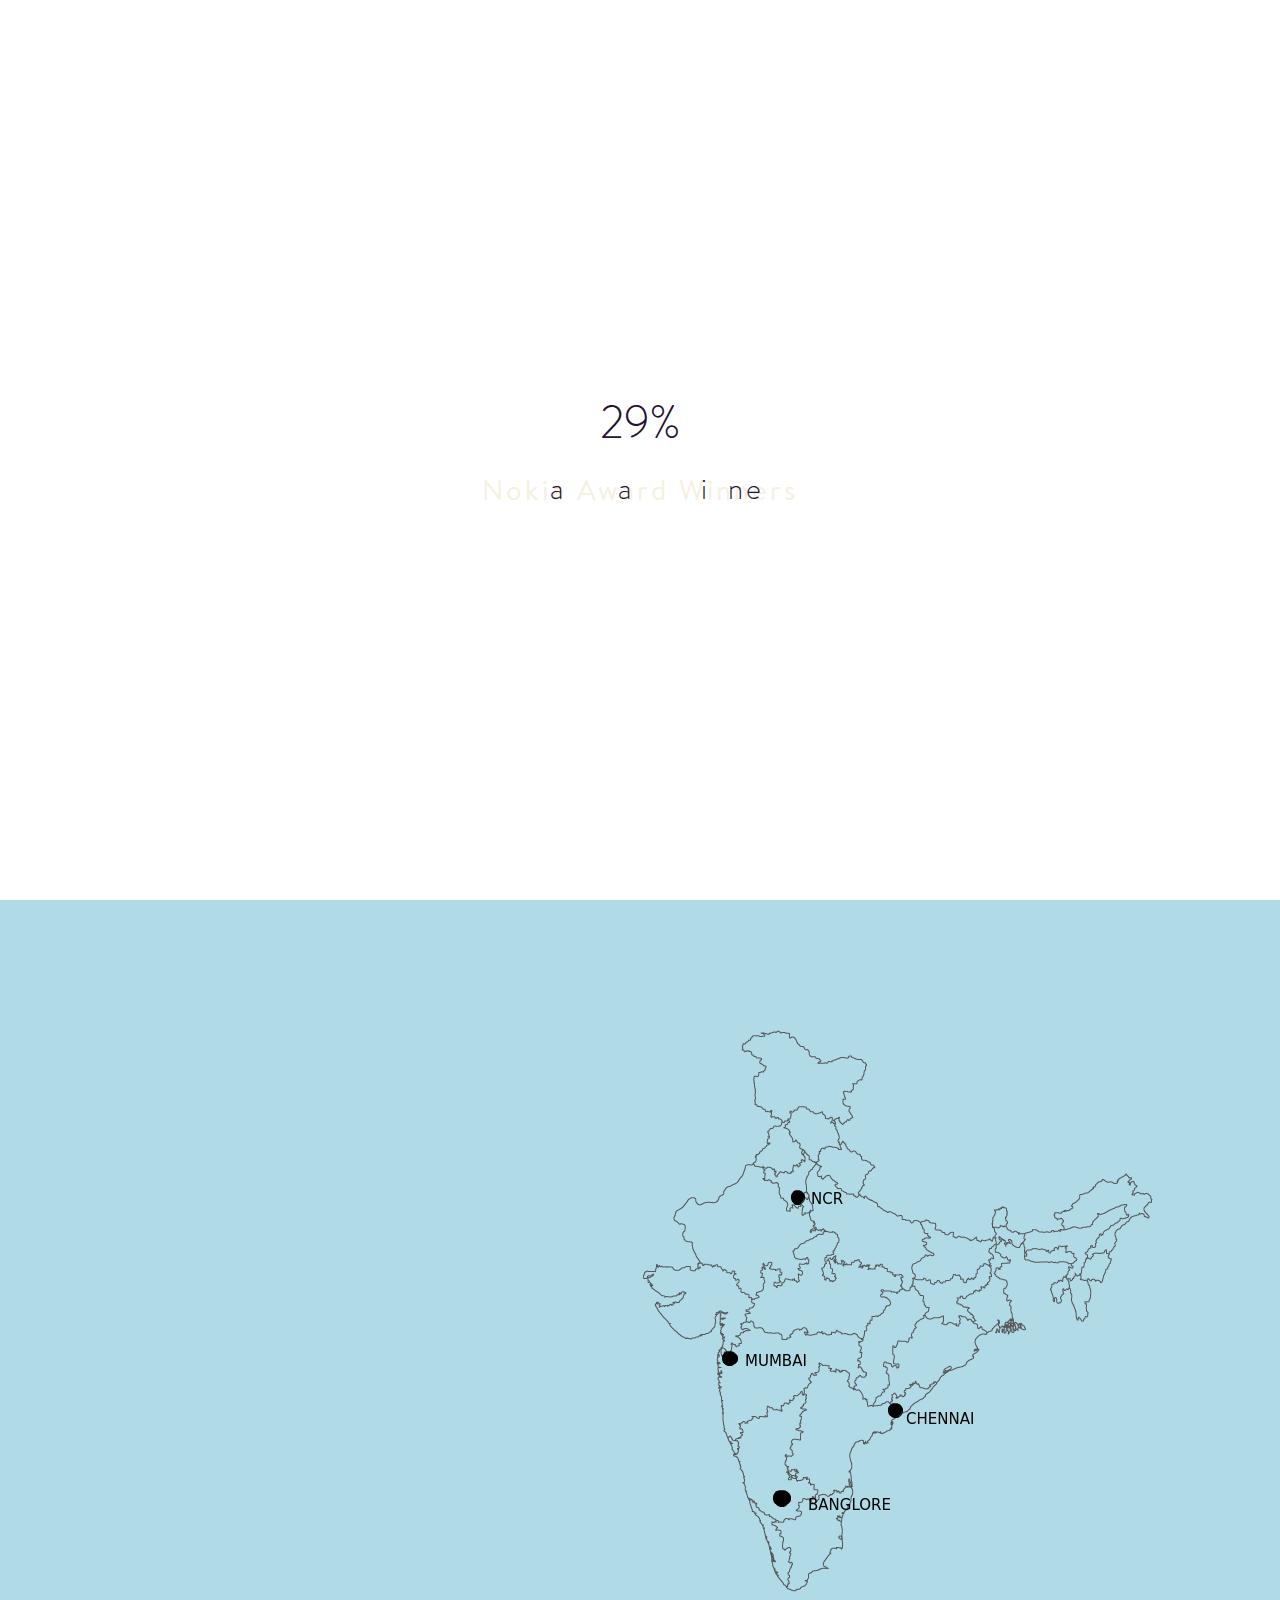
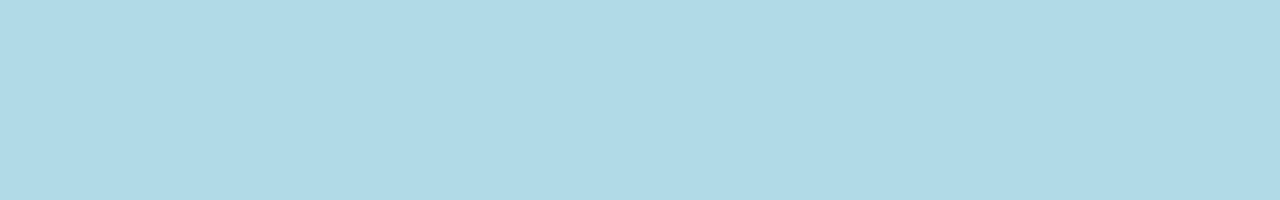
==== commit 7355acd6: "add" ====
--- a/index.html
+++ b/index.html
@@ -1,12 +1,10 @@
 <!DOCTYPE html>
 <html lang="en-US">
 <head>
-    <meta charset="UTF-8" />
+    
     <title>Award Winners</title>
-    <meta http-equiv="X-UA-Compatible" content="IE=edge,chrome=1">
-    <meta name="viewport" content="user-scalable=0, initial-scale=1.0, minimum-scale=1.0, maximum-scale=1.0, width=device-width">
-    <meta http-equiv="content-type" content="text/html; charset=UTF-8" />
-    <link href="favicon7b30.ico?v=4" rel="shortcut icon" type="image/x-icon" />
+   
+   
 <meta name="keywords" content="...">
 <link href="assets/3496c653/css/main.min873c.css?v=1509116407" rel="stylesheet">
 <link href="assets/3496c653/css/contentarea.html" rel="stylesheet">
@@ -60,7 +58,9 @@
         </div>
         <div class="top_controls">
             <div class="logo">
+            <a href="index.html">
               <img src="NOKIA.png" width="200px;" height="50px;">
+              </a>
             </div>
            
 </ul>
@@ -78,6 +78,7 @@
     <div id="section_2" class="section section_2">
        
            <div style="padding: 5px; margin: 5px;">
+           <h1 style="margin-left: 5px; font-size: 70px;"><a href="respect.html">Award Categories</a></h1>
            <h1 style="margin-left: 5px; font-size: 60px;"><a href="respect.html">Respect</a></h1>
            <h1 style="margin-left: 5px; font-size: 60px;"><a href="achievement.html">Renew</h1>
            <h1 style="margin-left: 5px; font-size: 60px;"><a href="renewal.html">Achievement</h1>
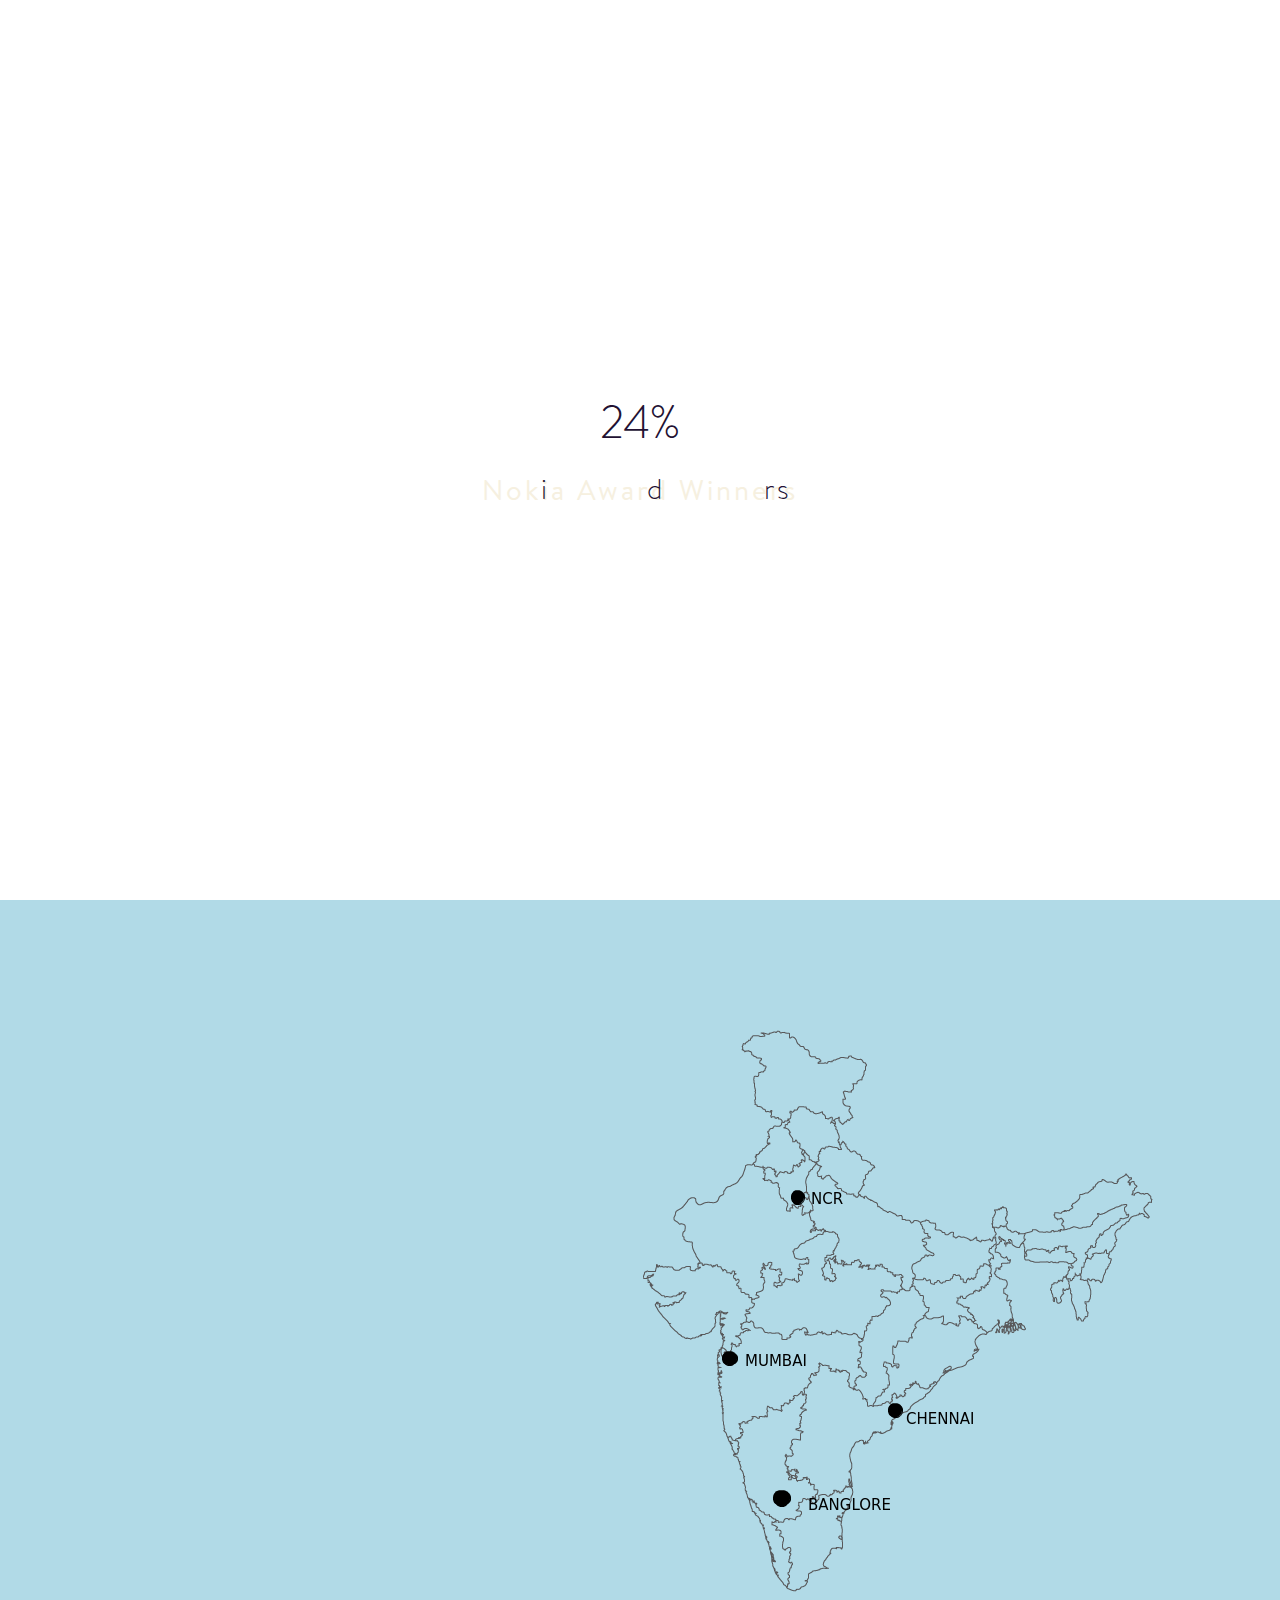
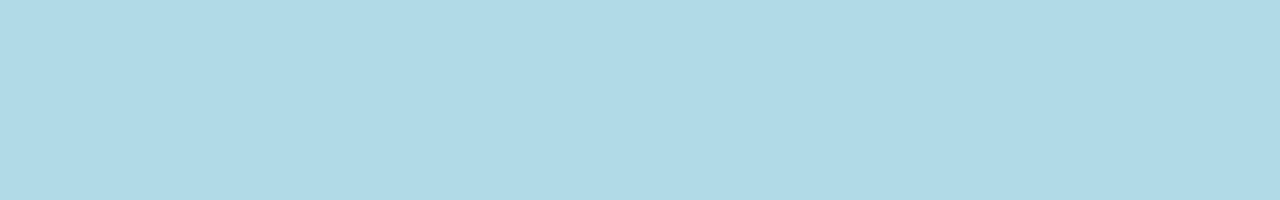
==== commit ebb05210: "add all" ====
--- a/index.html
+++ b/index.html
@@ -80,7 +80,7 @@
            <div style="padding: 5px; margin: 5px;">
            <h1 style="margin-left: 5px; font-size: 70px;"><a href="respect.html">Award Categories</a></h1>
            <h1 style="margin-left: 5px; font-size: 60px;"><a href="respect.html">Respect</a></h1>
-           <h1 style="margin-left: 5px; font-size: 60px;"><a href="achievement.html">Renew</h1>
+           <h1 style="margin-left: 5px; font-size: 60px;"><a href="achievement.html">Renewal</h1>
            <h1 style="margin-left: 5px; font-size: 60px;"><a href="renewal.html">Achievement</h1>
            <h1 style="margin-left: 5px; font-size: 60px;"><a href="challenge.html">Challenge</h1>
             </div>
